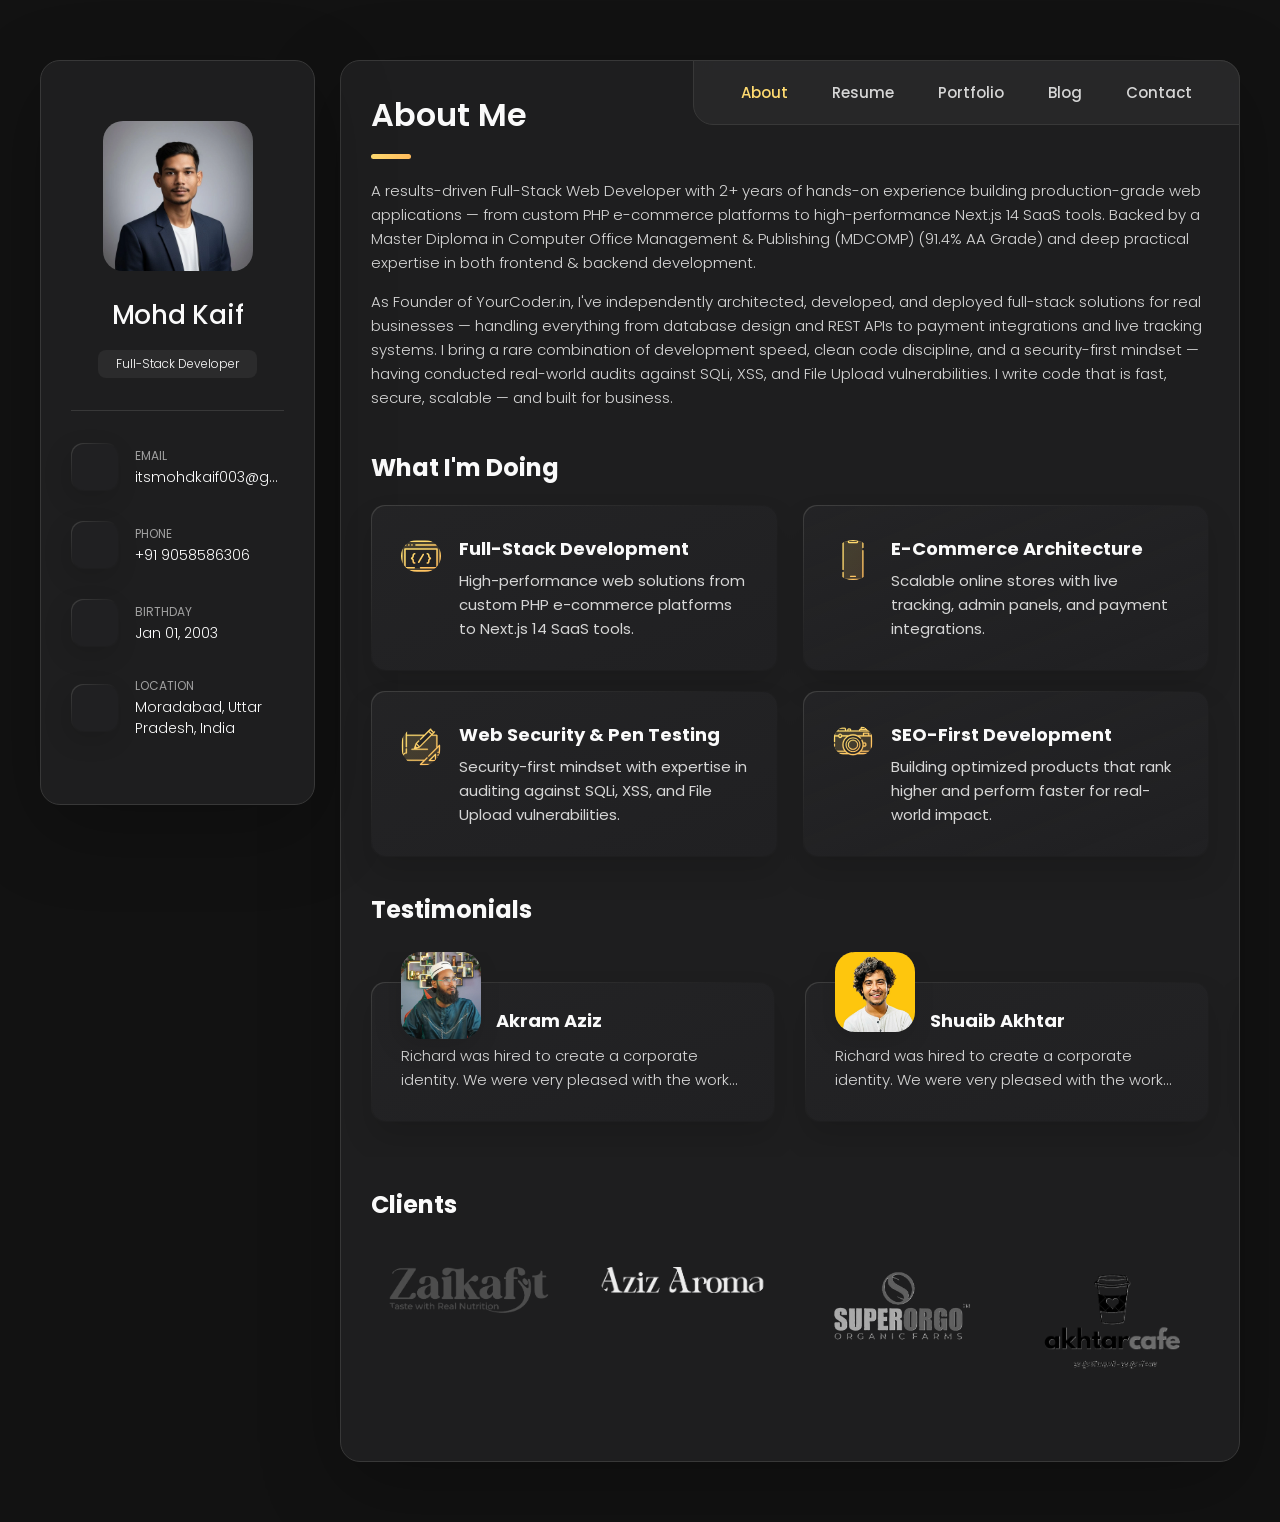
==== index.html @ 43dd529e "more changes" ====
<!DOCTYPE html>
<html lang="en">

<head>
  <meta charset="UTF-8">
  <meta http-equiv="X-UA-Compatible" content="IE=edge">
  <meta name="viewport" content="width=device-width, initial-scale=1.0">
  <title>vCard - Personal Portfolio</title>

  <!--
    - favicon
  -->
  <link rel="shortcut icon" href="./assets/images/logo.ico" type="image/x-icon">

  <!--
    - custom css link
  -->
  <link rel="stylesheet" href="./assets/css/style.css">

  <!--
    - google font link
  -->
  <link rel="preconnect" href="https://fonts.googleapis.com">
  <link rel="preconnect" href="https://fonts.gstatic.com" crossorigin>
  <link href="https://fonts.googleapis.com/css2?family=Poppins:wght@300;400;500;600&display=swap" rel="stylesheet">
</head>

<body>

  <!--
    - #MAIN
  -->

  <main>

    <!--
      - #SIDEBAR
    -->

    <aside class="sidebar" data-sidebar>

      <div class="sidebar-info">

        <figure class="avatar-box">
          <img src="assets/images/mohd-kaif.webp" alt="Mohd Kaif" width="80">
        </figure>

        <div class="info-content">
          <h1 class="name" title="Mohd Kaif">Mohd Kaif</h1>

          <p class="title">Full-Stack Developer</p>
        </div>

        <button class="info_more-btn" data-sidebar-btn>
          <span>Show Contacts</span>

          <ion-icon name="chevron-down"></ion-icon>
        </button>

      </div>

      <div class="sidebar-info_more">

        <div class="separator"></div>

        <ul class="contacts-list">

          <li class="contact-item">

            <div class="icon-box">
              <ion-icon name="mail-outline"></ion-icon>
            </div>

            <div class="contact-info">
              <p class="contact-title">Email</p>

              <a href="mailto:itsmohdkaif003@gmail.com" class="contact-link">itsmohdkaif003@gmail.com</a>
            </div>

          </li>

          <li class="contact-item">

            <div class="icon-box">
              <ion-icon name="phone-portrait-outline"></ion-icon>
            </div>

            <div class="contact-info">
              <p class="contact-title">Phone</p>

              <a href="tel:+919058586306" class="contact-link">+91 9058586306</a>
            </div>

          </li>

          <li class="contact-item">

            <div class="icon-box">
              <ion-icon name="calendar-outline"></ion-icon>
            </div>

            <div class="contact-info">
              <p class="contact-title">Birthday</p>

              <time datetime="1982-06-23">Jan 01, 2003</time>
            </div>

          </li>

          <li class="contact-item">

            <div class="icon-box">
              <ion-icon name="location-outline"></ion-icon>
            </div>

            <div class="contact-info">
              <p class="contact-title">Location</p>

              <address>Moradabad, Uttar Pradesh, India</address>
            </div>

          </li>

        </ul>

        <div class="separator"></div>

        <ul class="social-list">

          <li class="social-item">
            <a href="https://github.com/mohd-kaif003" target="_blank" class="social-link">
              <ion-icon name="logo-github"></ion-icon>
            </a>
          </li>

          <li class="social-item">
            <a href="https://www.linkedin.com/in/mohd-kaif003/" target="_blank" class="social-link">
              <ion-icon name="logo-linkedin"></ion-icon>
            </a>
          </li>

          <li class="social-item">
            <a href="https://www.instagram.com/mohd.kaif003/" target="_blank" class="social-link">
              <ion-icon name="logo-instagram"></ion-icon>
            </a>
          </li>

        </ul>

      </div>

    </aside>





    <!--
      - #main-content
    -->

    <div class="main-content">

      <!--
        - #NAVBAR
      -->

      <nav class="navbar">

        <ul class="navbar-list">

          <li class="navbar-item">
            <button class="navbar-link  active" data-nav-link>About</button>
          </li>

          <li class="navbar-item">
            <button class="navbar-link" data-nav-link>Resume</button>
          </li>

          <li class="navbar-item">
            <button class="navbar-link" data-nav-link>Portfolio</button>
          </li>

          <li class="navbar-item">
            <button class="navbar-link" data-nav-link>Blog</button>
          </li>

          <li class="navbar-item">
            <button class="navbar-link" data-nav-link>Contact</button>
          </li>

        </ul>

      </nav>





      <!--
        - #ABOUT
      -->

      <article class="about  active" data-page="about">

        <header>
          <h2 class="h2 article-title">About me</h2>
        </header>

        <section class="about-text">
          <p>
            A results-driven Full-Stack Web Developer with 2+ years of hands-on experience building production-grade web
            applications — from custom PHP e-commerce platforms to high-performance Next.js 14 SaaS tools. Backed by a
            Master Diploma in Computer Office Management & Publishing (MDCOMP) (91.4% AA Grade) and deep practical
            expertise in both frontend & backend
            development.
          </p>

          <p>
            As Founder of YourCoder.in, I've independently architected, developed, and deployed full-stack solutions for
            real businesses — handling everything from database design and REST APIs to payment integrations and live
            tracking systems. I bring a rare combination of development speed, clean code discipline, and a
            security-first mindset — having conducted real-world audits against SQLi, XSS, and File Upload
            vulnerabilities.
            I write code that is fast, secure, scalable — and built for business.
          </p>
        </section>


        <!--
          - service
        -->

        <section class="service">

          <h3 class="h3 service-title">What i'm doing</h3>

          <ul class="service-list">

            <li class="service-item">

              <div class="service-icon-box">
                <img src="./assets/images/icon-dev.svg
                " alt="design icon" width="40">
              </div>

              <div class="service-content-box">
                <h4 class="h4 service-item-title">Full-Stack Development</h4>

                <p class="service-item-text">
                  High-performance web solutions from custom PHP e-commerce platforms to Next.js 14 SaaS tools.
                </p>
              </div>

            </li>

            <li class="service-item">

              <div class="service-icon-box">
                <img src="./assets/images/icon-app.svg" alt="Web development icon" width="40">
              </div>

              <div class="service-content-box">
                <h4 class="h4 service-item-title">E-Commerce Architecture</h4>

                <p class="service-item-text">
                  Scalable online stores with live tracking, admin panels, and payment integrations.
                </p>
              </div>

            </li>

            <li class="service-item">

              <div class="service-icon-box">
                <img src="./assets/images/icon-design.svg" alt="mobile app icon" width="40">
              </div>

              <div class="service-content-box">
                <h4 class="h4 service-item-title">Web Security & Pen Testing</h4>

                <p class="service-item-text">
                  Security-first mindset with expertise in auditing against SQLi, XSS, and File Upload vulnerabilities.
                </p>
              </div>

            </li>

            <li class="service-item">

              <div class="service-icon-box">
                <img src="./assets/images/icon-photo.svg" alt="camera icon" width="40">
              </div>

              <div class="service-content-box">
                <h4 class="h4 service-item-title">SEO-First Development</h4>

                <p class="service-item-text">
                  Building optimized products that rank higher and perform faster for real-world impact.
                </p>
              </div>

            </li>

          </ul>

        </section>


        <!--
          - testimonials
        -->

        <section class="testimonials">

          <h3 class="h3 testimonials-title">Testimonials</h3>

          <ul class="testimonials-list has-scrollbar">

            <li class="testimonials-item">
              <div class="content-card" data-testimonials-item>

                <figure class="testimonials-avatar-box">
                  <img src="assets/images/akram-aziz.jpg" alt="Akram Aziz" width="60" data-testimonials-avatar>
                </figure>

                <h4 class="h4 testimonials-item-title" data-testimonials-title>Akram Aziz</h4>

                <div class="testimonials-text" data-testimonials-text>
                  <p>
                    Richard was hired to create a corporate identity. We were very pleased with the work done. She has a
                    lot of experience
                    and is very concerned about the needs of client. Lorem ipsum dolor sit amet, ullamcous cididt
                    consectetur adipiscing
                    elit, seds do et eiusmod tempor incididunt ut laborels dolore magnarels alia.
                  </p>
                </div>

              </div>
            </li>


            <li class="testimonials-item">
              <div class="content-card" data-testimonials-item>

                <figure class="testimonials-avatar-box">
                  <img src="assets/images/shuaib-akhtar.jpg" alt="Shuaib Akhtar" width="60" data-testimonials-avatar>
                </figure>

                <h4 class="h4 testimonials-item-title" data-testimonials-title>Shuaib Akhtar</h4>

                <div class="testimonials-text" data-testimonials-text>
                  <p>
                    Richard was hired to create a corporate identity. We were very pleased with the work done. She has a
                    lot of experience
                    and is very concerned about the needs of client. Lorem ipsum dolor sit amet, ullamcous cididt
                    consectetur adipiscing
                    elit, seds do et eiusmod tempor incididunt ut laborels dolore magnarels alia.
                  </p>
                </div>

              </div>
            </li>

            <li class="testimonials-item">
              <div class="content-card" data-testimonials-item>

                <figure class="testimonials-avatar-box">
                  <img src="assets/images/abdul-wajid.jpg" alt="Abdul Wajid" width="60" data-testimonials-avatar>
                </figure>

                <h4 class="h4 testimonials-item-title" data-testimonials-title>Abdul Wajid</h4>

                <div class="testimonials-text" data-testimonials-text>
                  <p>
                    Richard was hired to create a corporate identity. We were very pleased with the work done. She has a
                    lot of experience
                    and is very concerned about the needs of client. Lorem ipsum dolor sit amet, ullamcous cididt
                    consectetur adipiscing
                    elit, seds do et eiusmod tempor incididunt ut laborels dolore magnarels alia.
                  </p>
                </div>

              </div>
            </li>

          </ul>

        </section>


        <!--
          - testimonials modal
        -->

        <div class="modal-container" data-modal-container>

          <div class="overlay" data-overlay></div>

          <section class="testimonials-modal">

            <button class="modal-close-btn" data-modal-close-btn>
              <ion-icon name="close-outline"></ion-icon>
            </button>

            <div class="modal-img-wrapper">
              <figure class="modal-avatar-box">
                <img src="./assets/images/avatar-1.png" alt="Daniel lewis" width="80" data-modal-img>
              </figure>

              <img src="./assets/images/icon-quote.svg" alt="quote icon">
            </div>

            <div class="modal-content">

              <h4 class="h3 modal-title" data-modal-title>Daniel lewis</h4>

              <time datetime="2021-06-14">14 June, 2021</time>

              <div data-modal-text>
                <p>
                  Richard was hired to create a corporate identity. We were very pleased with the work done. She has a
                  lot of experience
                  and is very concerned about the needs of client. Lorem ipsum dolor sit amet, ullamcous cididt
                  consectetur adipiscing
                  elit, seds do et eiusmod tempor incididunt ut laborels dolore magnarels alia.
                </p>
              </div>

            </div>

          </section>

        </div>


        <!--
          - clients
        -->

        <section class="clients">

          <h3 class="h3 clients-title">Clients</h3>

          <ul class="clients-list has-scrollbar">

            <li class="clients-item">
              <a href="#">
                <img src="assets/images/zaikafit.png" alt="client logo">
              </a>
            </li>

            <li class="clients-item">
              <a href="#">
                <img src="assets/images/azizaroma.png" alt="client logo">
              </a>
            </li>

            <li class="clients-item">
              <a href="#">
                <img src="assets/images/superorgo.png" alt="client logo">
              </a>
            </li>

            <li class="clients-item">
              <a href="#">
                <img src="assets/images/akhtarcafe.png" alt="client logo">
              </a>
            </li>

          </ul>

        </section>

      </article>





      <!--
        - #RESUME
      -->

      <article class="resume" data-page="resume">

        <header>
          <h2 class="h2 article-title">Resume</h2>
        </header>

        <section class="timeline">

          <div class="title-wrapper">
            <div class="icon-box">
              <ion-icon name="book-outline"></ion-icon>
            </div>

            <h3 class="h3">Education</h3>
          </div>

          <ol class="timeline-list">

            <li class="timeline-item">

              <h4 class="h4 timeline-item-title">National Training Institute, Reripur</h4>

              <span>2023 – 2025</span>

              <p class="timeline-text">
                Master Diploma — Computer Office Management & Publishing (MDCOMP) | <B>AA Grade — 91.4%</B>
              </p>

            </li>

            <li class="timeline-item">

              <h4 class="h4 timeline-item-title">Habibi Public Inter College Dingarpur · UP Board</h4>

              <span>2022 — 2023</span>

              <p class="timeline-text">
                Higher Secondary — 12th Grade (PCB)
              </p>

            </li>

            <li class="timeline-item">

              <h4 class="h4 timeline-item-title">SH Inter College Imratpur Udhon · UP Board</h4>

              <span>2021 — 2021</span>

              <p class="timeline-text">
                Secondary Education — 10th Grade
              </p>

            </li>

          </ol>

        </section>

        <section class="timeline">

          <div class="title-wrapper">
            <div class="icon-box">
              <ion-icon name="book-outline"></ion-icon>
            </div>

            <h3 class="h3">Experience</h3>
          </div>

          <ol class="timeline-list">

            <li class="timeline-item">

              <h4 class="h4 timeline-item-title">Full-Stack Developer & Founder</h4>

              <span>2024 — Present</span>

              <p class="timeline-text">
                Founded YourCoder.in — a full-service web agency delivering secure, high-performance web solutions for
                clients across India.
              </p>

            </li>

            <li class="timeline-item">
              <h4 class="h4 timeline-item-title">Built Zaikafit.com</h4>
              <p class="timeline-text">
                full-stack PHP e-commerce portal with Live Tracking, Admin Panel & Payment Gateway.
              </p>
            </li>

            <li class="timeline-item">
              <h4 class="h4 timeline-item-title">Developed Azizaroma.com</h4>
              <p class="timeline-text">
                a complete premium attar & perfume e-commerce store built with PHP + MySQL, featuring a custom Admin
                Panel, PHPMailer order notifications, COD / UPI / Card payment support, product reviews, blog, and live
                order tracking.
              </p>
            </li>

            <li class="timeline-item">
              <h4 class="h4 timeline-item-title">Created QR Sticker Pro</h4>
              <p class="timeline-text">
                Created QR Sticker Pro using Next.js 14 & TypeScript with Framer Motion animations and 4× PNG export.
              </p>
            </li>

            <li class="timeline-item">
              <h4 class="h4 timeline-item-title">Engineered YourCoder Papers</h4>
              <p class="timeline-text">
                a Next.js free e-newspaper platform for UPSC/SSC students with third-party newspaper API integration,
                edition-based Save System, and one-click Page Download feature.
              </p>
            </li>

            <li class="timeline-item">
              <h4 class="h4 timeline-item-title">Developed WebDose</h4>
              <p class="timeline-text">
                a chrome Extension for real-time website content modification & UI testing.
              </p>
            </li>

            <li class="timeline-item">
              <h4 class="h4 timeline-item-title">Security Audits</h4>
              <p class="timeline-text">
                identified and patched SQLi, XSS, and Insecure File Upload vulnerabilities.
              </p>
            </li>

            <li class="timeline-item">
              <h4 class="h4 timeline-item-title">Responsive UI</h4>
              <p class="timeline-text">
                Designed responsive UI portals for Logistics & Manufacturing industries (Transport UI, 3B Enterprises).
              </p>
            </li>

          </ol>

        </section>

        <section class="skill">

          <h3 class="h3 skills-title">Technical Skills & Expertise</h3>

          <ul class="skills-list content-card">

            <li class="skills-item">
              <div class="title-wrapper">
                <h5 class="h5">Full-Stack Development (Next.js, React, PHP)</h5>
                <data value="95">95%</data>
              </div>
              <div class="skill-progress-bg">
                <div class="skill-progress-fill" style="width: 95%;"></div>
              </div>
            </li>

            <li class="skills-item">
              <div class="title-wrapper">
                <h5 class="h5">Web Security & VAPT (SQLi, XSS, Auditing)</h5>
                <data value="90">90%</data>
              </div>
              <div class="skill-progress-bg">
                <div class="skill-progress-fill" style="width: 90%;"></div>
              </div>
            </li>

            <li class="skills-item">
              <div class="title-wrapper">
                <h5 class="h5">Backend & Database (Node.js, MySQL, MongoDB)</h5>
                <data value="85">85%</data>
              </div>
              <div class="skill-progress-bg">
                <div class="skill-progress-fill" style="width: 85%;"></div>
              </div>
            </li>

            <li class="skills-item">
              <div class="title-wrapper">
                <h5 class="h5">UI/UX & Graphics (Photoshop, Tailwind, Framer Motion)</h5>
                <data value="80">80%</data>
              </div>
              <div class="skill-progress-bg">
                <div class="skill-progress-fill" style="width: 80%;"></div>
              </div>
            </li>

            <li class="skills-item">
              <div class="title-wrapper">
                <h5 class="h5">DevOps & Automation (Vercel, Python Scraping, Git)</h5>
                <data value="75">75%</data>
              </div>
              <div class="skill-progress-bg">
                <div class="skill-progress-fill" style="width: 75%;"></div>
              </div>
            </li>

          </ul>

        </section>

      </article>





      <!--
        - #PORTFOLIO
      -->

      <article class="portfolio" data-page="portfolio">

        <header>
          <h2 class="h2 article-title">Portfolio</h2>
        </header>

        <section class="projects">

          <ul class="filter-list">

            <li class="filter-item">
              <button class="active" data-filter-btn>All</button>
            </li>

            <li class="filter-item">
              <button data-filter-btn>Web design</button>
            </li>

            <li class="filter-item">
              <button data-filter-btn>Applications</button>
            </li>

            <li class="filter-item">
              <button data-filter-btn>Web development</button>
            </li>

          </ul>

          <div class="filter-select-box">

            <button class="filter-select" data-select>

              <div class="select-value" data-selecct-value>Select category</div>

              <div class="select-icon">
                <ion-icon name="chevron-down"></ion-icon>
              </div>

            </button>

            <ul class="select-list">

              <li class="select-item">
                <button data-select-item>All</button>
              </li>

              <li class="select-item">
                <button data-select-item>Web design</button>
              </li>

              <li class="select-item">
                <button data-select-item>Applications</button>
              </li>

              <li class="select-item">
                <button data-select-item>Web development</button>
              </li>

            </ul>

          </div>

          <ul class="project-list">

            <li class="project-item  active" data-filter-item data-category="web development">
              <a href="#">

                <figure class="project-img">
                  <div class="project-item-icon-box">
                    <ion-icon name="eye-outline"></ion-icon>
                  </div>

                  <img src="./assets/images/project-1.jpg" alt="finance" loading="lazy">
                </figure>

                <h3 class="project-title">Finance</h3>

                <p class="project-category">Web development</p>

              </a>
            </li>

            <li class="project-item  active" data-filter-item data-category="web development">
              <a href="#">

                <figure class="project-img">
                  <div class="project-item-icon-box">
                    <ion-icon name="eye-outline"></ion-icon>
                  </div>

                  <img src="./assets/images/project-2.png" alt="orizon" loading="lazy">
                </figure>

                <h3 class="project-title">Orizon</h3>

                <p class="project-category">Web development</p>

              </a>
            </li>

            <li class="project-item  active" data-filter-item data-category="web design">
              <a href="#">

                <figure class="project-img">
                  <div class="project-item-icon-box">
                    <ion-icon name="eye-outline"></ion-icon>
                  </div>

                  <img src="./assets/images/project-3.jpg" alt="fundo" loading="lazy">
                </figure>

                <h3 class="project-title">Fundo</h3>

                <p class="project-category">Web design</p>

              </a>
            </li>

            <li class="project-item  active" data-filter-item data-category="applications">
              <a href="#">

                <figure class="project-img">
                  <div class="project-item-icon-box">
                    <ion-icon name="eye-outline"></ion-icon>
                  </div>

                  <img src="./assets/images/project-4.png" alt="brawlhalla" loading="lazy">
                </figure>

                <h3 class="project-title">Brawlhalla</h3>

                <p class="project-category">Applications</p>

              </a>
            </li>

            <li class="project-item  active" data-filter-item data-category="web design">
              <a href="#">

                <figure class="project-img">
                  <div class="project-item-icon-box">
                    <ion-icon name="eye-outline"></ion-icon>
                  </div>

                  <img src="./assets/images/project-5.png" alt="dsm." loading="lazy">
                </figure>

                <h3 class="project-title">DSM.</h3>

                <p class="project-category">Web design</p>

              </a>
            </li>

            <li class="project-item  active" data-filter-item data-category="web design">
              <a href="#">

                <figure class="project-img">
                  <div class="project-item-icon-box">
                    <ion-icon name="eye-outline"></ion-icon>
                  </div>

                  <img src="./assets/images/project-6.png" alt="metaspark" loading="lazy">
                </figure>

                <h3 class="project-title">MetaSpark</h3>

                <p class="project-category">Web design</p>

              </a>
            </li>

            <li class="project-item  active" data-filter-item data-category="web development">
              <a href="#">

                <figure class="project-img">
                  <div class="project-item-icon-box">
                    <ion-icon name="eye-outline"></ion-icon>
                  </div>

                  <img src="./assets/images/project-7.png" alt="summary" loading="lazy">
                </figure>

                <h3 class="project-title">Summary</h3>

                <p class="project-category">Web development</p>

              </a>
            </li>

            <li class="project-item  active" data-filter-item data-category="applications">
              <a href="#">

                <figure class="project-img">
                  <div class="project-item-icon-box">
                    <ion-icon name="eye-outline"></ion-icon>
                  </div>

                  <img src="./assets/images/project-8.jpg" alt="task manager" loading="lazy">
                </figure>

                <h3 class="project-title">Task Manager</h3>

                <p class="project-category">Applications</p>

              </a>
            </li>

            <li class="project-item  active" data-filter-item data-category="web development">
              <a href="#">

                <figure class="project-img">
                  <div class="project-item-icon-box">
                    <ion-icon name="eye-outline"></ion-icon>
                  </div>

                  <img src="./assets/images/project-9.png" alt="arrival" loading="lazy">
                </figure>

                <h3 class="project-title">Arrival</h3>

                <p class="project-category">Web development</p>

              </a>
            </li>

          </ul>

        </section>

      </article>





      <!--
        - #BLOG
      -->

      <article class="blog" data-page="blog">

        <header>
          <h2 class="h2 article-title">Blog</h2>
        </header>

        <section class="blog-posts">

          <ul class="blog-posts-list">

            <li class="blog-post-item">
              <a href="#">

                <figure class="blog-banner-box">
                  <img src="./assets/images/blog-1.jpg" alt="Design conferences in 2022" loading="lazy">
                </figure>

                <div class="blog-content">

                  <div class="blog-meta">
                    <p class="blog-category">Design</p>

                    <span class="dot"></span>

                    <time datetime="2022-02-23">Fab 23, 2022</time>
                  </div>

                  <h3 class="h3 blog-item-title">Design conferences in 2022</h3>

                  <p class="blog-text">
                    Veritatis et quasi architecto beatae vitae dicta sunt, explicabo.
                  </p>

                </div>

              </a>
            </li>

            <li class="blog-post-item">
              <a href="#">

                <figure class="blog-banner-box">
                  <img src="./assets/images/blog-2.jpg" alt="Best fonts every designer" loading="lazy">
                </figure>

                <div class="blog-content">

                  <div class="blog-meta">
                    <p class="blog-category">Design</p>

                    <span class="dot"></span>

                    <time datetime="2022-02-23">Fab 23, 2022</time>
                  </div>

                  <h3 class="h3 blog-item-title">Best fonts every designer</h3>

                  <p class="blog-text">
                    Sed ut perspiciatis, nam libero tempore, cum soluta nobis est eligendi.
                  </p>

                </div>

              </a>
            </li>

            <li class="blog-post-item">
              <a href="#">

                <figure class="blog-banner-box">
                  <img src="./assets/images/blog-3.jpg" alt="Design digest #80" loading="lazy">
                </figure>

                <div class="blog-content">

                  <div class="blog-meta">
                    <p class="blog-category">Design</p>

                    <span class="dot"></span>

                    <time datetime="2022-02-23">Fab 23, 2022</time>
                  </div>

                  <h3 class="h3 blog-item-title">Design digest #80</h3>

                  <p class="blog-text">
                    Excepteur sint occaecat cupidatat no proident, quis nostrum exercitationem ullam corporis suscipit.
                  </p>

                </div>

              </a>
            </li>

            <li class="blog-post-item">
              <a href="#">

                <figure class="blog-banner-box">
                  <img src="./assets/images/blog-4.jpg" alt="UI interactions of the week" loading="lazy">
                </figure>

                <div class="blog-content">

                  <div class="blog-meta">
                    <p class="blog-category">Design</p>

                    <span class="dot"></span>

                    <time datetime="2022-02-23">Fab 23, 2022</time>
                  </div>

                  <h3 class="h3 blog-item-title">UI interactions of the week</h3>

                  <p class="blog-text">
                    Enim ad minim veniam, consectetur adipiscing elit, quis nostrud exercitation ullamco laboris nisi.
                  </p>

                </div>

              </a>
            </li>

            <li class="blog-post-item">
              <a href="#">

                <figure class="blog-banner-box">
                  <img src="./assets/images/blog-5.jpg" alt="The forgotten art of spacing" loading="lazy">
                </figure>

                <div class="blog-content">

                  <div class="blog-meta">
                    <p class="blog-category">Design</p>

                    <span class="dot"></span>

                    <time datetime="2022-02-23">Fab 23, 2022</time>
                  </div>

                  <h3 class="h3 blog-item-title">The forgotten art of spacing</h3>

                  <p class="blog-text">
                    Maxime placeat, sed do eiusmod tempor incididunt ut labore et dolore magna aliqua.
                  </p>

                </div>

              </a>
            </li>

            <li class="blog-post-item">
              <a href="#">

                <figure class="blog-banner-box">
                  <img src="./assets/images/blog-6.jpg" alt="Design digest #79" loading="lazy">
                </figure>

                <div class="blog-content">

                  <div class="blog-meta">
                    <p class="blog-category">Design</p>

                    <span class="dot"></span>

                    <time datetime="2022-02-23">Fab 23, 2022</time>
                  </div>

                  <h3 class="h3 blog-item-title">Design digest #79</h3>

                  <p class="blog-text">
                    Optio cumque nihil impedit uo minus quod maxime placeat, velit esse cillum.
                  </p>

                </div>

              </a>
            </li>

          </ul>

        </section>

      </article>





      <!--
        - #CONTACT
      -->

      <article class="contact" data-page="contact">

        <header>
          <h2 class="h2 article-title">Contact</h2>
        </header>

        <section class="contact-action-list">

          <ul class="contact-btn-list">

            <li class="contact-btn-item">
              <a href="mailto:itsmohdkaif003@gmail.com" class="contact-btn">
                <div class="icon-box">
                  <ion-icon name="mail-outline"></ion-icon>
                </div>
                <div class="btn-content">
                  <p class="btn-title">Email Me</p>
                  <p class="btn-text">itsmohdkaif003@gmail.com</p>
                </div>
                <ion-icon name="chevron-forward-outline" class="forward-icon"></ion-icon>
              </a>
            </li>

            <li class="contact-btn-item">
              <a href="tel:+919058586306" class="contact-btn">
                <div class="icon-box">
                  <ion-icon name="call-outline"></ion-icon>
                </div>
                <div class="btn-content">
                  <p class="btn-title">Call Me</p>
                  <p class="btn-text">+91 9058586306</p>
                </div>
                <ion-icon name="chevron-forward-outline" class="forward-icon"></ion-icon>
              </a>
            </li>

            <li class="contact-btn-item">
              <a href="https://wa.me/919058586306" target="_blank" class="contact-btn">
                <div class="icon-box">
                  <ion-icon name="logo-whatsapp"></ion-icon>
                </div>
                <div class="btn-content">
                  <p class="btn-title">WhatsApp</p>
                  <p class="btn-text">Chat with me now</p>
                </div>
                <ion-icon name="chevron-forward-outline" class="forward-icon"></ion-icon>
              </a>
            </li>

          </ul>

        </section>

      </article>

    </div>

  </main>






  <!--
    - custom js link
  -->
  <script src="./assets/js/script.js"></script>

  <!--
    - ionicon link
  -->
  <script type="module" src="https://unpkg.com/ionicons@5.5.2/dist/ionicons/ionicons.esm.js"></script>
  <script nomodule src="https://unpkg.com/ionicons@5.5.2/dist/ionicons/ionicons.js"></script>

</body>

</html>
---- assets/css/style.css ----
/*-----------------------------------*\
  #style.css
\*-----------------------------------*/


/**
 * copyright 2022 @codewithsadee
 */





/*-----------------------------------*\
  #CUSTOM PROPERTY
\*-----------------------------------*/

:root {

  /**
   * colors
   */

  /* gradient */

  --bg-gradient-onyx: linear-gradient(
    to bottom right, 
    hsl(240, 1%, 25%) 3%, 
    hsl(0, 0%, 19%) 97%
  );
  --bg-gradient-jet: linear-gradient(
    to bottom right, 
    hsla(240, 1%, 18%, 0.251) 0%, 
    hsla(240, 2%, 11%, 0) 100%
  ), hsl(240, 2%, 13%);
  --bg-gradient-yellow-1: linear-gradient(
    to bottom right, 
    hsl(45, 100%, 71%) 0%, 
    hsla(36, 100%, 69%, 0) 50%
  );
  --bg-gradient-yellow-2: linear-gradient(
    135deg, 
    hsla(45, 100%, 71%, 0.251) 0%, 
    hsla(35, 100%, 68%, 0) 59.86%
  ), hsl(240, 2%, 13%);
  --border-gradient-onyx: linear-gradient(
    to bottom right, 
    hsl(0, 0%, 25%) 0%, 
    hsla(0, 0%, 25%, 0) 50%
  );
  --text-gradient-yellow: linear-gradient(
    to right, 
    hsl(45, 100%, 72%), 
    hsl(35, 100%, 68%)
  );

  /* solid */

  --jet: hsl(0, 0%, 22%);
  --onyx: hsl(240, 1%, 17%);
  --eerie-black-1: hsl(240, 2%, 13%);
  --eerie-black-2: hsl(240, 2%, 12%);
  --smoky-black: hsl(0, 0%, 7%);
  --white-1: hsl(0, 0%, 100%);
  --white-2: hsl(0, 0%, 98%);
  --orange-yellow-crayola: hsl(45, 100%, 72%);
  --vegas-gold: hsl(45, 54%, 58%);
  --light-gray: hsl(0, 0%, 84%);
  --light-gray-70: hsla(0, 0%, 84%, 0.7);
  --bittersweet-shimmer: hsl(0, 43%, 51%);

  /**
   * typography
   */

  /* font-family */
  --ff-poppins: 'Poppins', sans-serif;

  /* font-size */
  --fs-1: 24px;
  --fs-2: 18px;
  --fs-3: 17px;
  --fs-4: 16px;
  --fs-5: 15px;
  --fs-6: 14px;
  --fs-7: 13px;
  --fs-8: 11px;

  /* font-weight */
  --fw-300: 300;
  --fw-400: 400;
  --fw-500: 500;
  --fw-600: 600;

  /**
   * shadow
   */
  
  --shadow-1: -4px 8px 24px hsla(0, 0%, 0%, 0.25);
  --shadow-2: 0 16px 30px hsla(0, 0%, 0%, 0.25);
  --shadow-3: 0 16px 40px hsla(0, 0%, 0%, 0.25);
  --shadow-4: 0 25px 50px hsla(0, 0%, 0%, 0.15);
  --shadow-5: 0 24px 80px hsla(0, 0%, 0%, 0.25);

  /**
   * transition
   */

  --transition-1: 0.25s ease;
  --transition-2: 0.5s ease-in-out;

}





/*-----------------------------------*\
  #RESET
\*-----------------------------------*/

*, *::before, *::after {
  margin: 0;
  padding: 0;
  box-sizing: border-box;
}

a { text-decoration: none; }

li { list-style: none; }

img, ion-icon, a, button, time, span { display: block; }

button {
  font: inherit;
  background: none;
  border: none;
  text-align: left;
  cursor: pointer;
}

input, textarea {
  display: block;
  width: 100%;
  background: none;
  font: inherit;
}

::selection {
  background: var(--orange-yellow-crayola);
  color: var(--smoky-black);
}

:focus { outline-color: var(--orange-yellow-crayola); }

html { font-family: var(--ff-poppins); }

body { background: var(--smoky-black); }





/*-----------------------------------*\
  #REUSED STYLE
\*-----------------------------------*/

.sidebar,
article {
  background: var(--eerie-black-2);
  border: 1px solid var(--jet);
  border-radius: 20px;
  padding: 15px;
  box-shadow: var(--shadow-1);
  z-index: 1;
}

.separator {
  width: 100%;
  height: 1px;
  background: var(--jet);
  margin: 16px 0;
}

.icon-box {
  position: relative;
  background: var(--border-gradient-onyx);
  width: 30px;
  height: 30px;
  border-radius: 8px;
  display: flex;
  justify-content: center;
  align-items: center;
  font-size: 16px;
  color: var(--orange-yellow-crayola);
  box-shadow: var(--shadow-1);
  z-index: 1;
}

.icon-box::before {
  content: "";
  position: absolute;
  inset: 1px;
  background: var(--eerie-black-1);
  border-radius: inherit;
  z-index: -1;
}

.icon-box ion-icon { --ionicon-stroke-width: 35px; }

article { display: none; }

article.active {
  display: block;
  animation: fade 0.5s ease backwards;
}

@keyframes fade {
  0% { opacity: 0; }
  100% { opacity: 1; }
}

.h2,
.h3,
.h4,
.h5 {
  color: var(--white-2);
  text-transform: capitalize;
}

.h2 { font-size: var(--fs-1); }

.h3 { font-size: var(--fs-2); }

.h4 { font-size: var(--fs-4); }

.h5 {
  font-size: var(--fs-7);
  font-weight: var(--fw-500);
}

.article-title {
  position: relative;
  padding-bottom: 7px;
}

.article-title::after {
  content: "";
  position: absolute;
  bottom: 0;
  left: 0;
  width: 30px;
  height: 3px;
  background: var(--text-gradient-yellow);
  border-radius: 3px;
}

.has-scrollbar::-webkit-scrollbar {
  width: 5px; /* for vertical scrollbar */
  height: 5px; /* for horizontal scrollbar */
}

.has-scrollbar::-webkit-scrollbar-track {
  background: var(--onyx);
  border-radius: 5px;
}

.has-scrollbar::-webkit-scrollbar-thumb {
  background: var(--orange-yellow-crayola);
  border-radius: 5px;
}

.has-scrollbar::-webkit-scrollbar-button { width: 20px; }

.content-card {
  position: relative;
  background: var(--border-gradient-onyx);
  padding: 15px;
  padding-top: 45px;
  border-radius: 14px;
  box-shadow: var(--shadow-2);
  cursor: pointer;
  z-index: 1;
}

.content-card::before {
  content: "";
  position: absolute;
  inset: 1px;
  background: var(--bg-gradient-jet);
  border-radius: inherit;
  z-index: -1;
}





/*-----------------------------------*\
  #MAIN
\*-----------------------------------*/

main {
  margin: 15px 12px;
  margin-bottom: 75px;
  min-width: 259px;
}





/*-----------------------------------*\
  #SIDEBAR
\*-----------------------------------*/

.sidebar {
  margin-bottom: 15px;
  max-height: 112px;
  overflow: hidden;
  transition: var(--transition-2);
}

.sidebar.active { max-height: 405px; }

.sidebar-info {
  position: relative;
  display: flex;
  justify-content: flex-start;
  align-items: center;
  gap: 15px;
}

.avatar-box {
  background: var(--bg-gradient-onyx);
  border-radius: 20px;
}

.info-content .name {
  color: var(--white-2);
  font-size: var(--fs-3);
  font-weight: var(--fw-500);
  letter-spacing: -0.25px;
  margin-bottom: 10px;
}

.info-content .title {
  color: var(--white-1);
  background: var(--onyx);
  font-size: var(--fs-8);
  font-weight: var(--fw-300);
  width: max-content;
  padding: 3px 12px;
  border-radius: 8px;
}

.info_more-btn {
  position: absolute;
  top: -15px;
  right: -15px;
  border-radius: 0 15px;
  font-size: 13px;
  color: var(--orange-yellow-crayola);
  background: var(--border-gradient-onyx);
  padding: 10px;
  box-shadow: var(--shadow-2);
  transition: var(--transition-1);
  z-index: 1;
}

.info_more-btn::before {
  content: "";
  position: absolute;
  inset: 1px;
  border-radius: inherit;
  background: var(--bg-gradient-jet);
  transition: var(--transition-1);
  z-index: -1;
}

.info_more-btn:hover,
.info_more-btn:focus { background: var(--bg-gradient-yellow-1); }

.info_more-btn:hover::before,
.info_more-btn:focus::before { background: var(--bg-gradient-yellow-2); }

.info_more-btn span { display: none; }

.sidebar-info_more {
  opacity: 0;
  visibility: hidden;
  transition: var(--transition-2);
}

.sidebar.active .sidebar-info_more {
  opacity: 1;
  visibility: visible;
}

.contacts-list {
  display: grid;
  grid-template-columns: 1fr;
  gap: 16px;
}

.contact-item {
  min-width: 100%;
  display: flex;
  align-items: center;
  gap: 16px;
}

.contact-info {
  max-width: calc(100% - 46px);
  width: calc(100% - 46px);
}

.contact-title {
  color: var(--light-gray-70);
  font-size: var(--fs-8);
  text-transform: uppercase;
  margin-bottom: 2px;
}

.contact-info :is(.contact-link, time, address) {
  color: var(--white-2);
  font-size: var(--fs-7);
}

.contact-info address { font-style: normal; }

.social-list {
  display: flex;
  justify-content: flex-start;
  align-items: center;
  gap: 15px;
  padding-bottom: 4px;
  padding-left: 7px;
}

.social-item .social-link {
  color: var(--light-gray-70);
  font-size: 18px;
}


.social-item .social-link:hover { color: var(--light-gray); }





/*-----------------------------------*\
  #NAVBAR
\*-----------------------------------*/

.navbar {
  position: fixed;
  bottom: 0;
  left: 0;
  width: 100%;
  background: hsla(240, 1%, 17%, 0.75);
  backdrop-filter: blur(10px);
  border: 1px solid var(--jet);
  border-radius: 12px 12px 0 0;
  box-shadow: var(--shadow-2);
  z-index: 5;
}

.navbar-list {
  display: flex;
  flex-wrap: wrap;
  justify-content: center;
  align-items: center;
  padding: 0 10px;
}

.navbar-link {
  color: var(--light-gray);
  font-size: var(--fs-8);
  padding: 20px 7px;
  transition: color var(--transition-1);
}

.navbar-link:hover,
.navbar-link:focus { color: var(--light-gray-70); }

.navbar-link.active { color: var(--orange-yellow-crayola); }





/*-----------------------------------*\
  #ABOUT
\*-----------------------------------*/

.about .article-title { margin-bottom: 15px; }

.about-text {
  color: var(--light-gray);
  font-size: var(--fs-6);
  font-weight: var(--fw-300);
  line-height: 1.6;
}

.about-text p { margin-bottom: 15px; }



/**
 * #service 
 */

.service { margin-bottom: 35px; }

.service-title { margin-bottom: 20px; }

.service-list {
  display: grid;
  grid-template-columns: 1fr;
  gap: 20px;
}

.service-item {
  position: relative;
  background: var(--border-gradient-onyx);
  padding: 20px;
  border-radius: 14px;
  box-shadow: var(--shadow-2);
  z-index: 1;
}

.service-item::before {
  content: "";
  position: absolute;
  inset: 1px;
  background: var(--bg-gradient-jet);
  border-radius: inherit;
  z-index: -1;
}

.service-icon-box { margin-bottom: 10px; }

.service-icon-box img { margin: auto; }

.service-content-box { text-align: center; }

.service-item-title { margin-bottom: 7px; }

.service-item-text {
  color: var(--light-gray);
  font-size: var(--fs-6);
  font-weight: var(--fw-3);
  line-height: 1.6;
}


/**
 * #testimonials 
 */

.testimonials { margin-bottom: 30px; }

.testimonials-title { margin-bottom: 20px; }

.testimonials-list {
  display: flex;
  justify-content: flex-start;
  align-items: flex-start;
  gap: 15px;
  margin: 0 -15px;
  padding: 25px 15px;
  padding-bottom: 35px;
  overflow-x: auto;
  scroll-behavior: smooth;
  overscroll-behavior-inline: contain;
  scroll-snap-type: inline mandatory;
}

.testimonials-item {
  min-width: 100%;
  scroll-snap-align: center;
}

.testimonials-avatar-box {
  position: absolute;
  top: 0;
  left: 0;
  transform: translate(15px, -25px);
  background: var(--bg-gradient-onyx);
  border-radius: 14px;
  box-shadow: var(--shadow-1);
}

.testimonials-item-title { margin-bottom: 7px; }

.testimonials-text {
  color: var(--light-gray);
  font-size: var(--fs-6);
  font-weight: var(--fw-300);
  line-height: 1.6;
  display: -webkit-box;
  line-clamp: 4;
  -webkit-line-clamp: 4;
  -webkit-box-orient: vertical;
  overflow: hidden;
}


/**
 * #testimonials-modal
 */

.modal-container {
  position: fixed;
  top: 0;
  left: 0;
  width: 100%;
  height: 100%;
  display: flex;
  justify-content: center;
  align-items: center;
  overflow-y: auto;
  overscroll-behavior: contain;
  z-index: 20;
  pointer-events: none;
  visibility: hidden;
}

.modal-container::-webkit-scrollbar { display: none; }

.modal-container.active {
  pointer-events: all;
  visibility: visible;
}

.overlay {
  position: fixed;
  top: 0;
  left: 0;
  width: 100%;
  height: 100vh;
  background: hsl(0, 0%, 5%);
  opacity: 0;
  visibility: hidden;
  pointer-events: none;
  z-index: 1;
  transition: var(--transition-1);
}

.overlay.active {
  opacity: 0.8;
  visibility: visible;
  pointer-events: all;
}

.testimonials-modal {
  background: var(--eerie-black-2);
  position: relative;
  padding: 15px;
  margin: 15px 12px;
  border: 1px solid var(--jet);
  border-radius: 14px;
  box-shadow: var(--shadow-5);
  transform: scale(1.2);
  opacity: 0;
  transition: var(--transition-1);
  z-index: 2;
}

.modal-container.active .testimonials-modal {
  transform: scale(1);
  opacity: 1;
}

.modal-close-btn {
  position: absolute;
  top: 15px;
  right: 15px;
  background: var(--onyx);
  border-radius: 8px;
  width: 32px;
  height: 32px;
  display: flex;
  justify-content: center;
  align-items: center;
  color: var(--white-2);
  font-size: 18px;
  opacity: 0.7;
}

.modal-close-btn:hover,
.modal-close-btn:focus { opacity: 1; }

.modal-close-btn ion-icon { --ionicon-stroke-width: 50px; }

.modal-avatar-box {
  background: var(--bg-gradient-onyx);
  width: max-content;
  border-radius: 14px;
  margin-bottom: 15px;
  box-shadow: var(--shadow-2);
}

.modal-img-wrapper > img { display: none; }

.modal-title { margin-bottom: 4px; }

.modal-content time {
  font-size: var(--fs-6);
  color: var(--light-gray-70);
  font-weight: var(--fw-300);
  margin-bottom: 10px;
}

.modal-content p {
  color: var(--light-gray);
  font-size: var(--fs-6);
  font-weight: var(--fw-300);
  line-height: 1.6;
}


/**
 * #clients 
 */

.clients { margin-bottom: 15px; }

.clients-list {
  display: flex;
  justify-content: flex-start;
  align-items: flex-start;
  gap: 15px;
  margin: 0 -15px;
  padding: 25px;
  padding-bottom: 25px;
  overflow-x: auto;
  scroll-behavior: smooth;
  overscroll-behavior-inline: contain;
  scroll-snap-type: inline mandatory;
  scroll-padding-inline: 25px;
}

.clients-item {
  min-width: 50%;
  scroll-snap-align: start;
}

.clients-item img {
  width: 100%;
  filter: grayscale(1);
  transition: var(--transition-1);
}

.clients-item img:hover { filter: grayscale(0); }





/*-----------------------------------*\
  #RESUME
\*-----------------------------------*/

.article-title { margin-bottom: 30px; }


/**
 * education and experience 
 */

.timeline { margin-bottom: 30px; }

.timeline .title-wrapper {
  display: flex;
  align-items: center;
  gap: 15px;
  margin-bottom: 25px;
}

.timeline-list {
  font-size: var(--fs-6);
  margin-left: 45px;
}

.timeline-item { position: relative; }

.timeline-item:not(:last-child) { margin-bottom: 20px; }

.timeline-item-title {
  font-size: var(--fs-6);
  line-height: 1.3;
  margin-bottom: 7px;
}

.timeline-list span {
  color: var(--vegas-gold);
  font-weight: var(--fw-400);
  line-height: 1.6;
}

.timeline-item:not(:last-child)::before {
  content: "";
  position: absolute;
  top: -25px;
  left: -30px;
  width: 1px;
  height: calc(100% + 50px);
  background: var(--jet);
}

.timeline-item::after {
  content: "";
  position: absolute;
  top: 5px;
  left: -33px;
  height: 6px;
  width: 6px;
  background: var(--text-gradient-yellow);
  border-radius: 50%;
  box-shadow: 0 0 0 4px var(--jet);
}

.timeline-text {
  color: var(--light-gray);
  font-weight: var(--fw-300);
  line-height: 1.6;
}


/**
 * skills 
 */

.skills-title { margin-bottom: 20px; }

.skills-list { padding: 20px; }


.skills-item:not(:last-child) { margin-bottom: 15px; }

.skill .title-wrapper {
  display: flex;
  align-items: center;
  gap: 5px;
  margin-bottom: 8px;
}

.skill .title-wrapper data {
  color: var(--light-gray);
  font-size: var(--fs-7);
  font-weight: var(--fw-300);
}

.skill-progress-bg {
  background: var(--jet);
  width: 100%;
  height: 8px;
  border-radius: 10px;
}

.skill-progress-fill {
  background: var(--text-gradient-yellow);
  height: 100%;
  border-radius: inherit;
}





/*-----------------------------------*\
  #PORTFOLIO
\*-----------------------------------*/

.filter-list { display: none; }

.filter-select-box {
  position: relative;
  margin-bottom: 25px;
}

.filter-select {
  background: var(--eerie-black-2);
  color: var(--light-gray);
  display: flex;
  justify-content: space-between;
  align-items: center;
  width: 100%;
  padding: 12px 16px;
  border: 1px solid var(--jet);
  border-radius: 14px;
  font-size: var(--fs-6);
  font-weight: var(--fw-300);
}

.filter-select.active .select-icon { transform: rotate(0.5turn); }

.select-list {
  background: var(--eerie-black-2);
  position: absolute;
  top: calc(100% + 6px);
  width: 100%;
  padding: 6px;
  border: 1px solid var(--jet);
  border-radius: 14px;
  z-index: 2;
  opacity: 0;
  visibility: hidden;
  pointer-events: none;
  transition: 0.15s ease-in-out;
}

.filter-select.active + .select-list {
  opacity: 1;
  visibility: visible;
  pointer-events: all;
}

.select-item button {
  background: var(--eerie-black-2);
  color: var(--light-gray);
  font-size: var(--fs-6);
  font-weight: var(--fw-300);
  text-transform: capitalize;
  width: 100%;
  padding: 8px 10px;
  border-radius: 8px;
}

.select-item button:hover { --eerie-black-2: hsl(240, 2%, 20%); }

.project-list {
  display: grid;
  grid-template-columns: 1fr;
  gap: 30px;
  margin-bottom: 10px;
}

.project-item { display: none; }

.project-item.active {
  display: block;
  animation: scaleUp 0.25s ease forwards;
}

@keyframes scaleUp {
  0% { transform: scale(0.5); }
  100% { transform: scale(1); }
}

.project-item > a { width: 100%; }

.project-img {
  position: relative;
  width: 100%;
  height: 200px;
  border-radius: 16px;
  overflow: hidden;
  margin-bottom: 15px;
}

.project-img::before {
  content: "";
  position: absolute;
  top: 0;
  left: 0;
  width: 100%;
  height: 100%;
  background: transparent;
  z-index: 1;
  transition: var(--transition-1);
}

.project-item > a:hover .project-img::before { background: hsla(0, 0%, 0%, 0.5); }

.project-item-icon-box {
  --scale: 0.8;

  background: var(--jet);
  color: var(--orange-yellow-crayola);
  position: absolute;
  top: 50%;
  left: 50%;
  transform: translate(-50%, -50%) scale(var(--scale));
  font-size: 20px;
  padding: 18px;
  border-radius: 12px;
  opacity: 0;
  z-index: 1;
  transition: var(--transition-1);
}

.project-item > a:hover .project-item-icon-box {
  --scale: 1;
  opacity: 1;
}

.project-item-icon-box ion-icon { --ionicon-stroke-width: 50px; }

.project-img img {
  width: 100%;
  height: 100%;
  object-fit: cover;
  transition: var(--transition-1);
}

.project-item > a:hover img { transform: scale(1.1); }

.project-title,
.project-category { margin-left: 10px; }

.project-title {
  color: var(--white-2);
  font-size: var(--fs-5);
  font-weight: var(--fw-400);
  text-transform: capitalize;
  line-height: 1.3;
}

.project-category {
  color: var(--light-gray-70);
  font-size: var(--fs-6);
  font-weight: var(--fw-300);
}





/*-----------------------------------*\
  #BLOG
\*-----------------------------------*/

.blog-posts { margin-bottom: 10px; }

.blog-posts-list {
  display: grid;
  grid-template-columns: 1fr;
  gap: 20px;
}

.blog-post-item > a {
  position: relative;
  background: var(--border-gradient-onyx);
  height: 100%;
  box-shadow: var(--shadow-4);
  border-radius: 16px;
  z-index: 1;
}

.blog-post-item > a::before {
  content: "";
  position: absolute;
  inset: 1px;
  border-radius: inherit;
  background: var(--eerie-black-1);
  z-index: -1;
}

.blog-banner-box {
  width: 100%;
  height: 200px;
  border-radius: 12px;
  overflow: hidden;
}

.blog-banner-box img {
  width: 100%;
  height: 100%;
  object-fit: cover;
  transition: var(--transition-1);
}

.blog-post-item > a:hover .blog-banner-box img { transform: scale(1.1); }

.blog-content { padding: 15px; }

.blog-meta {
  display: flex;
  justify-content: flex-start;
  align-items: center;
  gap: 7px;
  margin-bottom: 10px;
}

.blog-meta :is(.blog-category, time) {
  color: var(--light-gray-70);
  font-size: var(--fs-6);
  font-weight: var(--fw-300);
}

.blog-meta .dot {
  background: var(--light-gray-70);
  width: 4px;
  height: 4px;
  border-radius: 4px;
}

.blog-item-title {
  margin-bottom: 10px;
  line-height: 1.3;
  transition: var(--transition-1);
}

.blog-post-item > a:hover .blog-item-title { color: var(--orange-yellow-crayola); }

.blog-text {
  color: var(--light-gray);
  font-size: var(--fs-6);
  font-weight: var(--fw-300);
  line-height: 1.6;
}





/*-----------------------------------*\
  #CONTACT
\*-----------------------------------*/

/**
 * #CONTACT ACTION BUTTONS
 */

.contact-action-list { margin-top: 30px; }

.contact-btn-list {
  display: grid;
  grid-template-columns: 1fr;
  gap: 15px;
}

.contact-btn {
  position: relative;
  background: var(--border-gradient-onyx);
  padding: 15px;
  border-radius: 14px;
  display: flex;
  align-items: center;
  gap: 15px;
  box-shadow: var(--shadow-2);
  z-index: 1;
  transition: var(--transition-1);
}

.contact-btn::before {
  content: "";
  position: absolute;
  inset: 1px;
  background: var(--bg-gradient-jet);
  border-radius: inherit;
  z-index: -1;
  transition: var(--transition-1);
}

.contact-btn:hover {
  background: var(--bg-gradient-yellow-1);
  transform: translateY(-2px);
}

.contact-btn:hover::before { background: var(--bg-gradient-yellow-2); }

.contact-btn .icon-box {
  width: 44px;
  height: 44px;
  font-size: 22px;
}

.contact-btn .btn-content { flex-grow: 1; }

.contact-btn .btn-title {
  color: var(--light-gray-70);
  font-size: var(--fs-8);
  text-transform: uppercase;
  margin-bottom: 2px;
}

.contact-btn .btn-text {
  color: var(--white-2);
  font-size: var(--fs-7);
  font-weight: var(--fw-500);
}

.contact-btn .forward-icon {
  color: var(--orange-yellow-crayola);
  font-size: 18px;
  opacity: 0.5;
  transition: var(--transition-1);
}

.contact-btn:hover .forward-icon {
  opacity: 1;
  transform: translateX(5px);
}

/*-----------------------------------*\
  #RESPONSIVE
\*-----------------------------------*/

/**
 * responsive larger than 450px screen
 */

@media (min-width: 450px) {

  /**
   * client
   */

  .clients-item { min-width: calc(33.33% - 10px); }



  /**
   * #PORTFOLIO, BLOG 
   */

  .project-img,
  .blog-banner-box { height: auto; }

}





/**
 * responsive larger than 580px screen
 */

@media (min-width: 580px) {

  /**
   * CUSTOM PROPERTY
   */

  :root {

    /**
     * typography
     */

    --fs-1: 32px;
    --fs-2: 24px;
    --fs-3: 26px;
    --fs-4: 18px;
    --fs-6: 15px;
    --fs-7: 15px;
    --fs-8: 12px;

  }



  /**
   * #REUSED STYLE
   */

  .sidebar, article {
    width: 520px;
    margin-inline: auto;
    padding: 30px;
  }

  .article-title {
    font-weight: var(--fw-600);
    padding-bottom: 15px;
  }

  .article-title::after {
    width: 40px;
    height: 5px;
  }

  .icon-box {
    width: 48px;
    height: 48px;
    border-radius: 12px;
    font-size: 18px;
  }



  /**
   * #MAIN
   */

  main {
    margin-top: 60px;
    margin-bottom: 100px;
  }



  /**
   * #SIDEBAR
   */

  .sidebar {
    max-height: 180px;
    margin-bottom: 30px;
  }

  .sidebar.active { max-height: 584px; }

  .sidebar-info { gap: 25px; }

  .avatar-box { border-radius: 30px; }

  .avatar-box img { width: 120px; }

  .info-content .name { margin-bottom: 15px; }

  .info-content .title { padding: 5px 18px; }

  .info_more-btn {
    top: -30px;
    right: -30px;
    padding: 10px 15px;
  }

  .info_more-btn span {
    display: block;
    font-size: var(--fs-8);
  }

  .info_more-btn ion-icon { display: none; }

  .separator { margin: 32px 0; }

  .contacts-list { gap: 20px; }

  .contact-info {
    max-width: calc(100% - 64px);
    width: calc(100% - 64px);
  }



  /**
   * #NAVBAR
   */

  .navbar { border-radius: 20px 20px 0 0; }

  .navbar-list { gap: 20px; }

  .navbar-link { --fs-8: 14px; }



  /**
   * #ABOUT
   */

  .about .article-title { margin-bottom: 20px; }

  .about-text { margin-bottom: 40px; }

  /* service */

  .service-item {
    display: flex;
    justify-content: flex-start;
    align-items: flex-start;
    gap: 18px;
    padding: 30px;
  }

  .service-icon-box {
    margin-bottom: 0;
    margin-top: 5px;
  }

  .service-content-box { text-align: left; }

  /* testimonials */

  .testimonials-title { margin-bottom: 25px; }

  .testimonials-list {
    gap: 30px;
    margin: 0 -30px;
    padding: 30px;
    padding-bottom: 35px;
  }

  .content-card {
    padding: 30px;
    padding-top: 25px;
  }

  .testimonials-avatar-box {
    transform: translate(30px, -30px);
    border-radius: 20px;
  }

  .testimonials-avatar-box img { width: 80px; }

  .testimonials-item-title {
    margin-bottom: 10px;
    margin-left: 95px;
  }

  .testimonials-text {
    line-clamp: 2;
    -webkit-line-clamp: 2;
  }

  /* testimonials modal */

  .modal-container { padding: 20px; }

  .testimonials-modal {
    display: flex;
    justify-content: flex-start;
    align-items: stretch;
    gap: 25px;
    padding: 30px;
    border-radius: 20px;
  }

  .modal-img-wrapper {
    display: flex;
    flex-direction: column;
    align-items: center;
  }

  .modal-avatar-box {
    border-radius: 18px;
    margin-bottom: 0;
  }

  .modal-avatar-box img { width: 65px; }

  .modal-img-wrapper > img {
    display: block;
    flex-grow: 1;
    width: 35px;
  }

  /* clients */

  .clients-list {
    gap: 50px;
    margin: 0 -30px;
    padding: 45px;
    scroll-padding-inline: 45px;
  }

  .clients-item { min-width: calc(33.33% - 35px); }



  /**
   * #RESUME
   */

  .timeline-list { margin-left: 65px; }

  .timeline-item:not(:last-child)::before { left: -40px; }

  .timeline-item::after {
    height: 8px;
    width: 8px;
    left: -43px;
  }

  .skills-item:not(:last-child) { margin-bottom: 25px; }



  /**
   * #PORTFOLIO, BLOG
   */

  .project-img, .blog-banner-box { border-radius: 16px; }

  .blog-posts-list { gap: 30px; }

  .blog-content { padding: 25px; }



  /**
   * #CONTACT
   */

  .mapbox {
    height: 380px;
    border-radius: 18px;
  }

  .input-wrapper {
    gap: 30px;
    margin-bottom: 30px;
  }

  .form-input { padding: 15px 20px; }

  textarea.form-input { margin-bottom: 30px; }

  .form-btn {
    --fs-6: 16px;
    padding: 16px 20px;
  }

  .form-btn ion-icon { font-size: 18px; }

}





/**
 * responsive larger than 768px screen
 */

@media (min-width: 768px) {

  /**
   * REUSED STYLE
   */

  .sidebar, article { width: 700px; }

  .has-scrollbar::-webkit-scrollbar-button { width: 100px; }



  /**
   * SIDEBAR
   */

  .contacts-list {
    grid-template-columns: 1fr 1fr;
    gap: 30px 15px;
  }



  /**
   * NAVBAR
   */

  .navbar-link { --fs-8: 15px; }



  /**
   * ABOUT
   */

  /* testimonials modal */

  .testimonials-modal {
    gap: 35px;
    max-width: 680px;
  }

  .modal-avatar-box img { width: 80px; }



  /**
   * PORTFOLIO
   */

  .article-title { padding-bottom: 20px; }

  .filter-select-box { display: none; }

  .filter-list {
    display: flex;
    justify-content: flex-start;
    align-items: center;
    gap: 25px;
    padding-left: 5px;
    margin-bottom: 30px;
  }

  .filter-item button {
    color: var(--light-gray);
    font-size: var(--fs-5);
    transition: var(--transition-1);
  }

  .filter-item button:hover { color: var(--light-gray-70); }

  .filter-item button.active { color: var(--orange-yellow-crayola); }

  /* portfolio and blog grid */

  .project-list, .blog-posts-list { grid-template-columns: 1fr 1fr; }



  /**
   * CONTACT
   */

  .input-wrapper { grid-template-columns: 1fr 1fr; }

  .form-btn {
    width: max-content;
    margin-left: auto;
  }
  
}





/**
 * responsive larger than 1024px screen
 */

@media (min-width: 1024px) {

  /**
   * CUSTOM PROPERTY
   */

  :root {

    /**
    * shadow
    */

    --shadow-1: -4px 8px 24px hsla(0, 0%, 0%, 0.125);
    --shadow-2: 0 16px 30px hsla(0, 0%, 0%, 0.125);
    --shadow-3: 0 16px 40px hsla(0, 0%, 0%, 0.125);

  }



  /**
   * REUSED STYLE
   */

  .sidebar, article {
    width: 950px;
    box-shadow: var(--shadow-5);
  }



  /**
   * MAIN 
   */

  main { margin-bottom: 60px; }

  .main-content {
    position: relative;
    width: max-content;
    margin: auto;
  }



  /**
   * NAVBAR
   */

  .navbar {
    position: absolute;
    bottom: auto;
    top: 0;
    left: auto;
    right: 0;
    width: max-content;
    border-radius: 0 20px;
    padding: 0 20px;
    box-shadow: none;
  }

  .navbar-list {
    gap: 30px;
    padding: 0 20px;
  }

  .navbar-link { font-weight: var(--fw-500); }



  /**
   * ABOUT
   */

  /* service */

  .service-list {
    grid-template-columns: 1fr 1fr;
    gap: 20px 25px;
  }

  /* testimonials */

  .testimonials-item { min-width: calc(50% - 15px); }

  /* clients */

  .clients-item { min-width: calc(25% - 38px); }



  /**
   * PORTFOLIO
   */

  .project-list { grid-template-columns: repeat(3, 1fr); }



  /**
   * BLOG
   */

  .blog-banner-box { height: 230px; }

}





/**
 * responsive larger than 1250px screen
 */

@media (min-width: 1250px) {

  /**
   * RESET
   */

  body::-webkit-scrollbar { width: 20px; }

  body::-webkit-scrollbar-track { background: var(--smoky-black); }

  body::-webkit-scrollbar-thumb {
    border: 5px solid var(--smoky-black);
    background: hsla(0, 0%, 100%, 0.1);
    border-radius: 20px;
    box-shadow: inset 1px 1px 0 hsla(0, 0%, 100%, 0.11),
                inset -1px -1px 0 hsla(0, 0%, 100%, 0.11);
  }

  body::-webkit-scrollbar-thumb:hover { background: hsla(0, 0%, 100%, 0.15); }

  body::-webkit-scrollbar-button { height: 60px; }



  /**
   * REUSED STYLE
   */

  .sidebar, article { width: auto; }

  article { min-height: 100%; }



  /**
   * MAIN
   */

  main {
    max-width: 1200px;
    margin-inline: auto;
    display: flex;
    justify-content: center;
    align-items: stretch;
    gap: 25px;
  }

  .main-content {
    min-width: 75%;
    width: 75%;
    margin: 0;
  }



  /**
   * SIDEBAR
   */

  .sidebar {
    position: sticky;
    top: 60px;
    max-height: max-content;
    height: 100%;
    margin-bottom: 0;
    padding-top: 60px;
    z-index: 1;
  }

  .sidebar-info { flex-direction: column; }

  .avatar-box img { width: 150px; }

  .info-content .name {
    white-space: nowrap;
    text-align: center;
  }

  .info-content .title { margin: auto; }

  .info_more-btn { display: none; }

  .sidebar-info_more {
    opacity: 1;
    visibility: visible;
  }

  .contacts-list { grid-template-columns: 1fr; }

  .contact-info :is(.contact-link) {
    white-space: nowrap;
    overflow: hidden;
    text-overflow: ellipsis;
  }

  .contact-info :is(.contact-link, time, address) {
    --fs-7: 14px;
    font-weight: var(--fw-300);
  }

  .separator:last-of-type {
    margin: 15px 0;
    opacity: 0;
  }

  .social-list { justify-content: center; }



  /**
	 * RESUME
	 */

  .timeline-text { max-width: 700px; }

}

img {
  border-radius: 20px !important;
}
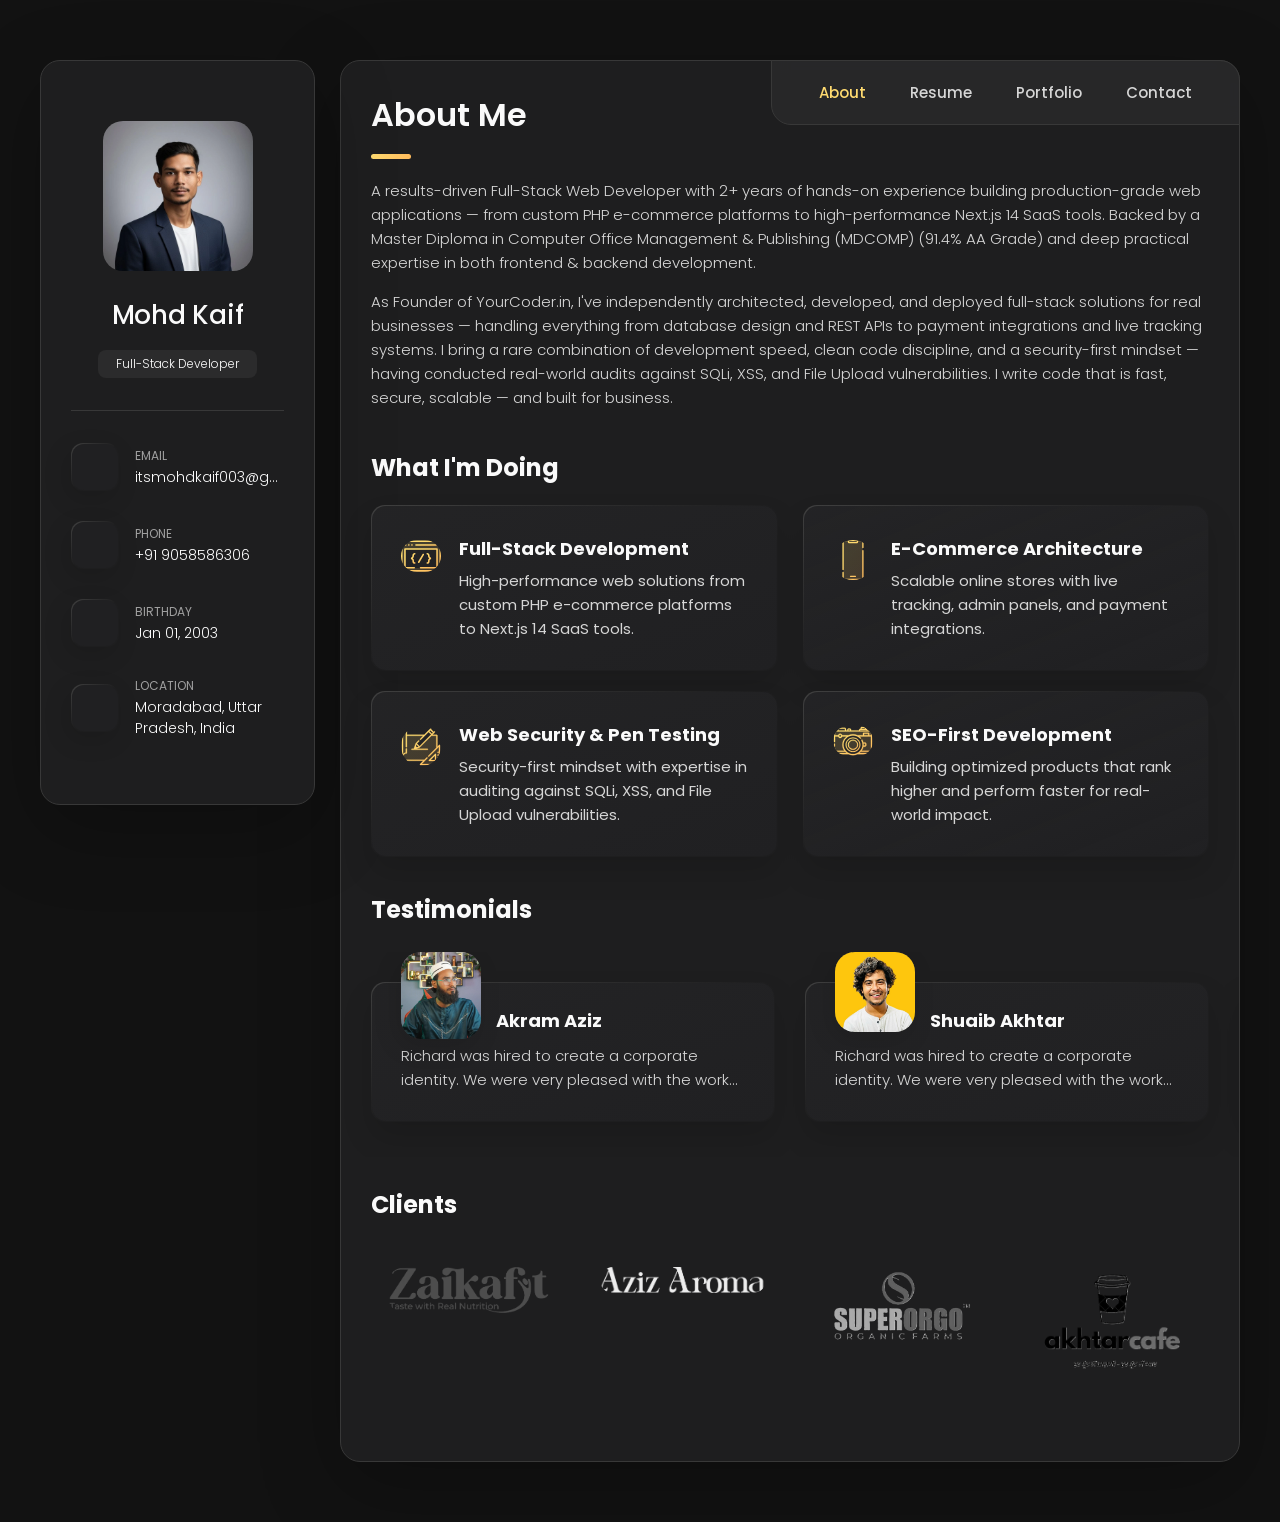
==== commit 806442be: "add more changes" ====
--- a/index.html
+++ b/index.html
@@ -179,10 +179,6 @@
 
           <li class="navbar-item">
             <button class="navbar-link" data-nav-link>Portfolio</button>
-          </li>
-
-          <li class="navbar-item">
-            <button class="navbar-link" data-nav-link>Blog</button>
           </li>
 
           <li class="navbar-item">
@@ -927,193 +923,7 @@
 
 
 
-      <!--
-        - #BLOG
-      -->
-
-      <article class="blog" data-page="blog">
-
-        <header>
-          <h2 class="h2 article-title">Blog</h2>
-        </header>
-
-        <section class="blog-posts">
-
-          <ul class="blog-posts-list">
-
-            <li class="blog-post-item">
-              <a href="#">
-
-                <figure class="blog-banner-box">
-                  <img src="./assets/images/blog-1.jpg" alt="Design conferences in 2022" loading="lazy">
-                </figure>
-
-                <div class="blog-content">
-
-                  <div class="blog-meta">
-                    <p class="blog-category">Design</p>
-
-                    <span class="dot"></span>
-
-                    <time datetime="2022-02-23">Fab 23, 2022</time>
-                  </div>
-
-                  <h3 class="h3 blog-item-title">Design conferences in 2022</h3>
-
-                  <p class="blog-text">
-                    Veritatis et quasi architecto beatae vitae dicta sunt, explicabo.
-                  </p>
-
-                </div>
-
-              </a>
-            </li>
-
-            <li class="blog-post-item">
-              <a href="#">
-
-                <figure class="blog-banner-box">
-                  <img src="./assets/images/blog-2.jpg" alt="Best fonts every designer" loading="lazy">
-                </figure>
-
-                <div class="blog-content">
-
-                  <div class="blog-meta">
-                    <p class="blog-category">Design</p>
-
-                    <span class="dot"></span>
-
-                    <time datetime="2022-02-23">Fab 23, 2022</time>
-                  </div>
-
-                  <h3 class="h3 blog-item-title">Best fonts every designer</h3>
-
-                  <p class="blog-text">
-                    Sed ut perspiciatis, nam libero tempore, cum soluta nobis est eligendi.
-                  </p>
-
-                </div>
-
-              </a>
-            </li>
-
-            <li class="blog-post-item">
-              <a href="#">
-
-                <figure class="blog-banner-box">
-                  <img src="./assets/images/blog-3.jpg" alt="Design digest #80" loading="lazy">
-                </figure>
-
-                <div class="blog-content">
-
-                  <div class="blog-meta">
-                    <p class="blog-category">Design</p>
-
-                    <span class="dot"></span>
-
-                    <time datetime="2022-02-23">Fab 23, 2022</time>
-                  </div>
-
-                  <h3 class="h3 blog-item-title">Design digest #80</h3>
-
-                  <p class="blog-text">
-                    Excepteur sint occaecat cupidatat no proident, quis nostrum exercitationem ullam corporis suscipit.
-                  </p>
-
-                </div>
-
-              </a>
-            </li>
-
-            <li class="blog-post-item">
-              <a href="#">
-
-                <figure class="blog-banner-box">
-                  <img src="./assets/images/blog-4.jpg" alt="UI interactions of the week" loading="lazy">
-                </figure>
-
-                <div class="blog-content">
-
-                  <div class="blog-meta">
-                    <p class="blog-category">Design</p>
-
-                    <span class="dot"></span>
-
-                    <time datetime="2022-02-23">Fab 23, 2022</time>
-                  </div>
-
-                  <h3 class="h3 blog-item-title">UI interactions of the week</h3>
-
-                  <p class="blog-text">
-                    Enim ad minim veniam, consectetur adipiscing elit, quis nostrud exercitation ullamco laboris nisi.
-                  </p>
-
-                </div>
-
-              </a>
-            </li>
-
-            <li class="blog-post-item">
-              <a href="#">
-
-                <figure class="blog-banner-box">
-                  <img src="./assets/images/blog-5.jpg" alt="The forgotten art of spacing" loading="lazy">
-                </figure>
-
-                <div class="blog-content">
-
-                  <div class="blog-meta">
-                    <p class="blog-category">Design</p>
-
-                    <span class="dot"></span>
-
-                    <time datetime="2022-02-23">Fab 23, 2022</time>
-                  </div>
-
-                  <h3 class="h3 blog-item-title">The forgotten art of spacing</h3>
-
-                  <p class="blog-text">
-                    Maxime placeat, sed do eiusmod tempor incididunt ut labore et dolore magna aliqua.
-                  </p>
-
-                </div>
-
-              </a>
-            </li>
-
-            <li class="blog-post-item">
-              <a href="#">
-
-                <figure class="blog-banner-box">
-                  <img src="./assets/images/blog-6.jpg" alt="Design digest #79" loading="lazy">
-                </figure>
-
-                <div class="blog-content">
-
-                  <div class="blog-meta">
-                    <p class="blog-category">Design</p>
-
-                    <span class="dot"></span>
-
-                    <time datetime="2022-02-23">Fab 23, 2022</time>
-                  </div>
-
-                  <h3 class="h3 blog-item-title">Design digest #79</h3>
-
-                  <p class="blog-text">
-                    Optio cumque nihil impedit uo minus quod maxime placeat, velit esse cillum.
-                  </p>
-
-                </div>
-
-              </a>
-            </li>
-
-          </ul>
-
-        </section>
-
-      </article>
+
 
 
 
--- a/assets/css/style.css
+++ b/assets/css/style.css
@@ -1030,89 +1030,7 @@
 
 
 
-/*-----------------------------------*\
-  #BLOG
-\*-----------------------------------*/
-
-.blog-posts { margin-bottom: 10px; }
-
-.blog-posts-list {
-  display: grid;
-  grid-template-columns: 1fr;
-  gap: 20px;
-}
-
-.blog-post-item > a {
-  position: relative;
-  background: var(--border-gradient-onyx);
-  height: 100%;
-  box-shadow: var(--shadow-4);
-  border-radius: 16px;
-  z-index: 1;
-}
-
-.blog-post-item > a::before {
-  content: "";
-  position: absolute;
-  inset: 1px;
-  border-radius: inherit;
-  background: var(--eerie-black-1);
-  z-index: -1;
-}
-
-.blog-banner-box {
-  width: 100%;
-  height: 200px;
-  border-radius: 12px;
-  overflow: hidden;
-}
-
-.blog-banner-box img {
-  width: 100%;
-  height: 100%;
-  object-fit: cover;
-  transition: var(--transition-1);
-}
-
-.blog-post-item > a:hover .blog-banner-box img { transform: scale(1.1); }
-
-.blog-content { padding: 15px; }
-
-.blog-meta {
-  display: flex;
-  justify-content: flex-start;
-  align-items: center;
-  gap: 7px;
-  margin-bottom: 10px;
-}
-
-.blog-meta :is(.blog-category, time) {
-  color: var(--light-gray-70);
-  font-size: var(--fs-6);
-  font-weight: var(--fw-300);
-}
-
-.blog-meta .dot {
-  background: var(--light-gray-70);
-  width: 4px;
-  height: 4px;
-  border-radius: 4px;
-}
-
-.blog-item-title {
-  margin-bottom: 10px;
-  line-height: 1.3;
-  transition: var(--transition-1);
-}
-
-.blog-post-item > a:hover .blog-item-title { color: var(--orange-yellow-crayola); }
-
-.blog-text {
-  color: var(--light-gray);
-  font-size: var(--fs-6);
-  font-weight: var(--fw-300);
-  line-height: 1.6;
-}
+
 
 
 
@@ -1215,12 +1133,7 @@
 
 
 
-  /**
-   * #PORTFOLIO, BLOG 
-   */
-
-  .project-img,
-  .blog-banner-box { height: auto; }
+  .project-img { height: auto; }
 
 }
 
@@ -1474,15 +1387,9 @@
 
 
 
-  /**
-   * #PORTFOLIO, BLOG
-   */
-
-  .project-img, .blog-banner-box { border-radius: 16px; }
-
-  .blog-posts-list { gap: 30px; }
-
-  .blog-content { padding: 25px; }
+  .project-img { border-radius: 16px; }
+
+
 
 
 
@@ -1594,9 +1501,7 @@
 
   .filter-item button.active { color: var(--orange-yellow-crayola); }
 
-  /* portfolio and blog grid */
-
-  .project-list, .blog-posts-list { grid-template-columns: 1fr 1fr; }
+  .project-list { grid-template-columns: 1fr 1fr; }
 
 
 
@@ -1720,11 +1625,7 @@
 
 
 
-  /**
-   * BLOG
-   */
-
-  .blog-banner-box { height: 230px; }
+
 
 }
 
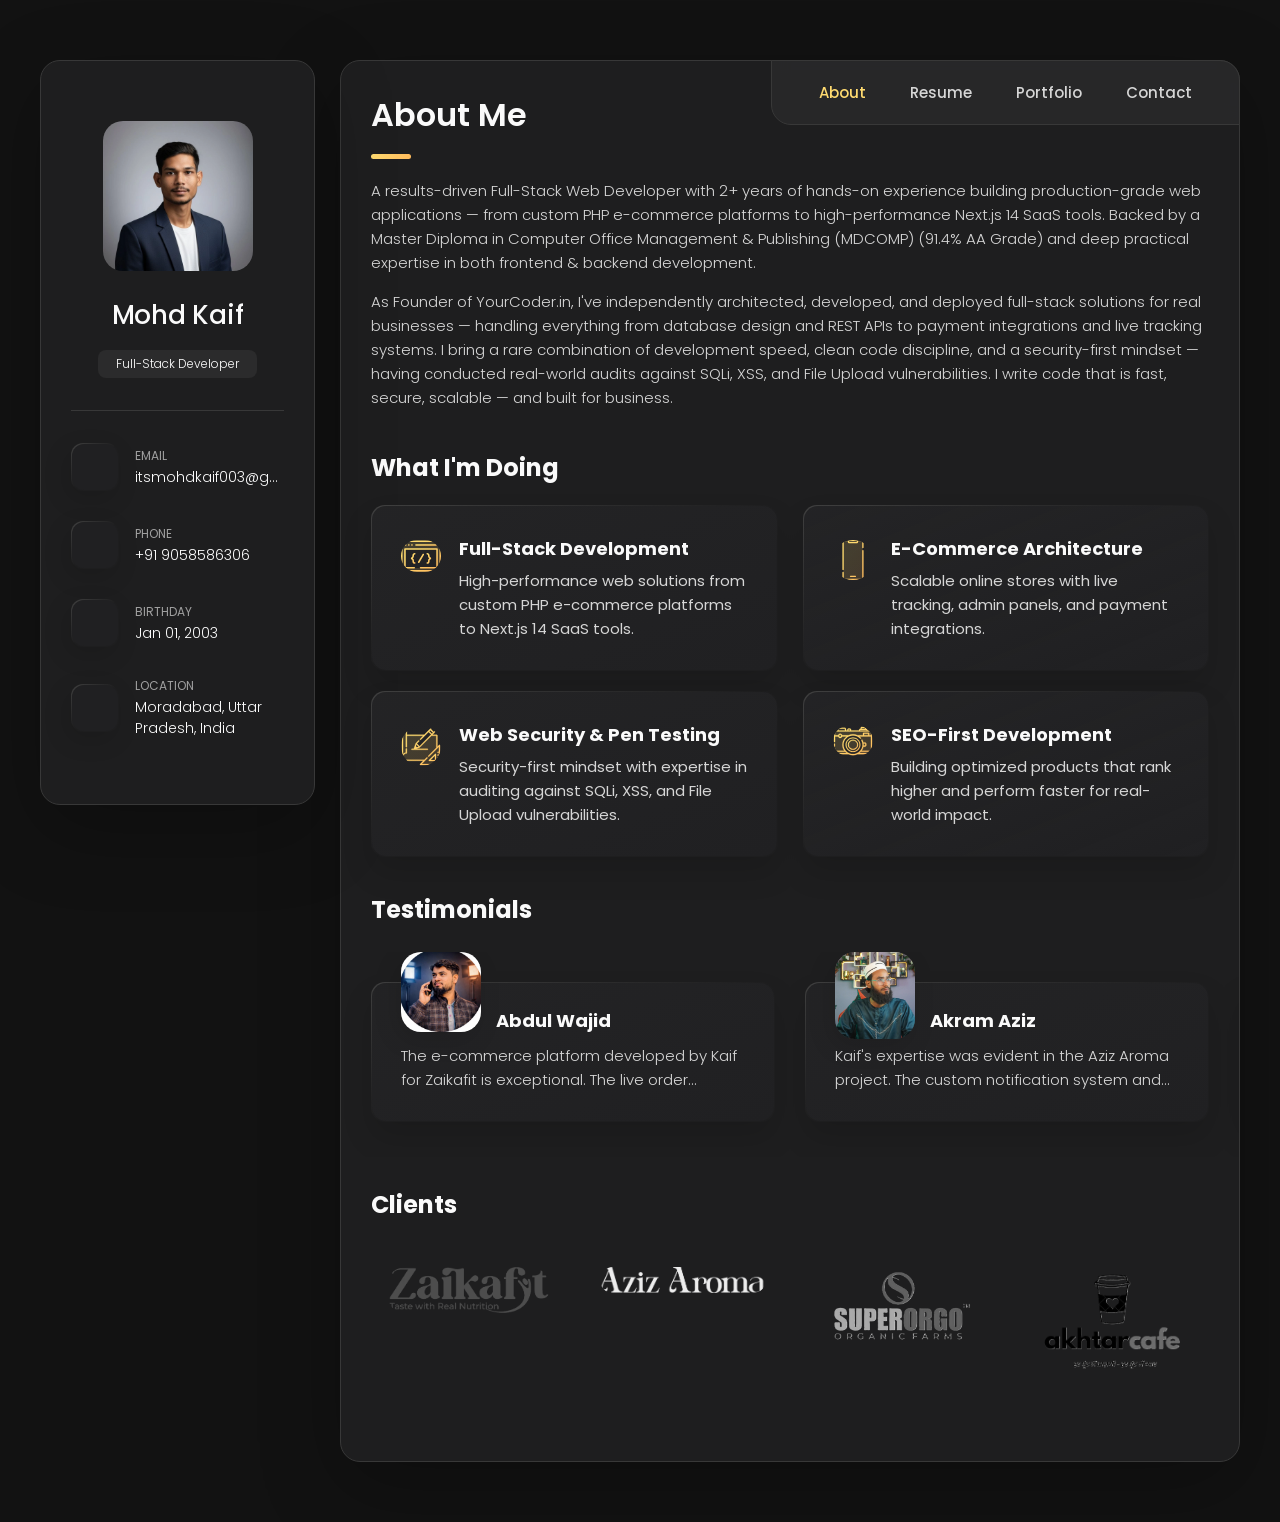
==== commit 47c7fbfc: "add reviues" ====
--- a/index.html
+++ b/index.html
@@ -317,24 +317,42 @@
               <div class="content-card" data-testimonials-item>
 
                 <figure class="testimonials-avatar-box">
+                  <img src="assets/images/abdul-wajid.jpg" alt="Abdul Wajid" width="60" data-testimonials-avatar>
+                </figure>
+
+                <h4 class="h4 testimonials-item-title" data-testimonials-title>Abdul Wajid</h4>
+                <p style="display: none;" data-testimonials-date>15 Jan, 2026</p>
+
+                <div class="testimonials-text" data-testimonials-text>
+                  <p>
+                    The e-commerce platform developed by Kaif for Zaikafit is exceptional. The live order tracking 
+                    and seamless payment gateway have been a game-changer for our health and fitness business.
+                  </p>
+                </div>
+
+              </div>
+            </li>
+
+
+            <li class="testimonials-item">
+              <div class="content-card" data-testimonials-item>
+
+                <figure class="testimonials-avatar-box">
                   <img src="assets/images/akram-aziz.jpg" alt="Akram Aziz" width="60" data-testimonials-avatar>
                 </figure>
 
                 <h4 class="h4 testimonials-item-title" data-testimonials-title>Akram Aziz</h4>
+                <p style="display: none;" data-testimonials-date>12 Feb, 2026</p>
 
                 <div class="testimonials-text" data-testimonials-text>
                   <p>
-                    Richard was hired to create a corporate identity. We were very pleased with the work done. She has a
-                    lot of experience
-                    and is very concerned about the needs of client. Lorem ipsum dolor sit amet, ullamcous cididt
-                    consectetur adipiscing
-                    elit, seds do et eiusmod tempor incididunt ut laborels dolore magnarels alia.
+                    Kaif's expertise was evident in the Aziz Aroma project. The custom notification system 
+                    and premium UI have significantly boosted our brand image in the perfume industry.
                   </p>
                 </div>
 
               </div>
             </li>
-
 
             <li class="testimonials-item">
               <div class="content-card" data-testimonials-item>
@@ -344,36 +362,12 @@
                 </figure>
 
                 <h4 class="h4 testimonials-item-title" data-testimonials-title>Shuaib Akhtar</h4>
+                <p style="display: none;" data-testimonials-date>05 Mar, 2026</p>
 
                 <div class="testimonials-text" data-testimonials-text>
                   <p>
-                    Richard was hired to create a corporate identity. We were very pleased with the work done. She has a
-                    lot of experience
-                    and is very concerned about the needs of client. Lorem ipsum dolor sit amet, ullamcous cididt
-                    consectetur adipiscing
-                    elit, seds do et eiusmod tempor incididunt ut laborels dolore magnarels alia.
-                  </p>
-                </div>
-
-              </div>
-            </li>
-
-            <li class="testimonials-item">
-              <div class="content-card" data-testimonials-item>
-
-                <figure class="testimonials-avatar-box">
-                  <img src="assets/images/abdul-wajid.jpg" alt="Abdul Wajid" width="60" data-testimonials-avatar>
-                </figure>
-
-                <h4 class="h4 testimonials-item-title" data-testimonials-title>Abdul Wajid</h4>
-
-                <div class="testimonials-text" data-testimonials-text>
-                  <p>
-                    Richard was hired to create a corporate identity. We were very pleased with the work done. She has a
-                    lot of experience
-                    and is very concerned about the needs of client. Lorem ipsum dolor sit amet, ullamcous cididt
-                    consectetur adipiscing
-                    elit, seds do et eiusmod tempor incididunt ut laborels dolore magnarels alia.
+                    Working with Kaif on the Akhtar Cafe and Super Orgo portals was a great experience. 
+                    He delivered highly responsive and modern interfaces that our customers truly love.
                   </p>
                 </div>
 
@@ -411,7 +405,7 @@
 
               <h4 class="h3 modal-title" data-modal-title>Daniel lewis</h4>
 
-              <time datetime="2021-06-14">14 June, 2021</time>
+              <time datetime="2026-01-15" data-modal-date>15 Jan, 2026</time>
 
               <div data-modal-text>
                 <p>
@@ -695,222 +689,301 @@
 
         <section class="projects">
 
-          <ul class="filter-list">
-
-            <li class="filter-item">
-              <button class="active" data-filter-btn>All</button>
-            </li>
-
-            <li class="filter-item">
-              <button data-filter-btn>Web design</button>
-            </li>
-
-            <li class="filter-item">
-              <button data-filter-btn>Applications</button>
-            </li>
-
-            <li class="filter-item">
-              <button data-filter-btn>Web development</button>
-            </li>
-
-          </ul>
-
-          <div class="filter-select-box">
-
-            <button class="filter-select" data-select>
-
-              <div class="select-value" data-selecct-value>Select category</div>
-
-              <div class="select-icon">
-                <ion-icon name="chevron-down"></ion-icon>
-              </div>
-
-            </button>
-
-            <ul class="select-list">
-
-              <li class="select-item">
-                <button data-select-item>All</button>
-              </li>
-
-              <li class="select-item">
-                <button data-select-item>Web design</button>
-              </li>
-
-              <li class="select-item">
-                <button data-select-item>Applications</button>
-              </li>
-
-              <li class="select-item">
-                <button data-select-item>Web development</button>
-              </li>
-
-            </ul>
-
-          </div>
+
 
           <ul class="project-list">
 
             <li class="project-item  active" data-filter-item data-category="web development">
-              <a href="#">
-
-                <figure class="project-img">
-                  <div class="project-item-icon-box">
-                    <ion-icon name="eye-outline"></ion-icon>
-                  </div>
-
-                  <img src="./assets/images/project-1.jpg" alt="finance" loading="lazy">
-                </figure>
-
-                <h3 class="project-title">Finance</h3>
-
-                <p class="project-category">Web development</p>
-
-              </a>
+              <div class="project-card">
+                <div class="project-header">
+                  <div class="project-icon-box">
+                    <ion-icon name="cart-outline"></ion-icon>
+                  </div>
+                  <div class="project-title-wrapper">
+                    <h3 class="project-title">Zaikafit.com</h3>
+                    <p class="project-category">Web development</p>
+                  </div>
+                </div>
+
+                <p class="project-description">
+                  A high-performance PHP e-commerce portal featuring Live Order Tracking, a robust Admin Panel, and
+                  integrated Payment Gateways.
+                </p>
+
+                <div class="project-tech-stack">
+                  <span>PHP</span>
+                  <span>MySQL</span>
+                  <span>Razorpay</span>
+                  <span>JavaScript</span>
+                </div>
+
+                <div class="project-links">
+                  <a href="https://zaikafit.com" target="_blank" class="project-link-btn">
+                    <ion-icon name="globe-outline"></ion-icon>
+                    <span>Live Demo</span>
+                  </a>
+                  <a href="https://github.com/mohd-kaif003" target="_blank" class="project-link-btn code">
+                    <ion-icon name="logo-github"></ion-icon>
+                    <span>Code</span>
+                  </a>
+                </div>
+              </div>
             </li>
 
             <li class="project-item  active" data-filter-item data-category="web development">
-              <a href="#">
-
-                <figure class="project-img">
-                  <div class="project-item-icon-box">
-                    <ion-icon name="eye-outline"></ion-icon>
-                  </div>
-
-                  <img src="./assets/images/project-2.png" alt="orizon" loading="lazy">
-                </figure>
-
-                <h3 class="project-title">Orizon</h3>
-
-                <p class="project-category">Web development</p>
-
-              </a>
+              <div class="project-card">
+                <div class="project-header">
+                  <div class="project-icon-box">
+                    <ion-icon name="color-palette-outline"></ion-icon>
+                  </div>
+                  <div class="project-title-wrapper">
+                    <h3 class="project-title">Azizaroma.com</h3>
+                    <p class="project-category">Web development</p>
+                  </div>
+                </div>
+
+                <p class="project-description">
+                  Premium attar & perfume e-commerce store with custom PHPMailer notifications, product reviews, and
+                  live order tracking.
+                </p>
+
+                <div class="project-tech-stack">
+                  <span>PHP</span>
+                  <span>PHPMailer</span>
+                  <span>MySQL</span>
+                  <span>CSS3</span>
+                </div>
+
+                <div class="project-links">
+                  <a href="https://azizaroma.com" target="_blank" class="project-link-btn">
+                    <ion-icon name="globe-outline"></ion-icon>
+                    <span>Live Demo</span>
+                  </a>
+                  <a href="https://github.com/mohd-kaif003" target="_blank" class="project-link-btn code">
+                    <ion-icon name="logo-github"></ion-icon>
+                    <span>Code</span>
+                  </a>
+                </div>
+              </div>
+            </li>
+
+            <li class="project-item  active" data-filter-item data-category="web development">
+              <div class="project-card">
+                <div class="project-header">
+                  <div class="project-icon-box">
+                    <ion-icon name="newspaper-outline"></ion-icon>
+                  </div>
+                  <div class="project-title-wrapper">
+                    <h3 class="project-title">YourCoder Papers</h3>
+                    <p class="project-category">Web development</p>
+                  </div>
+                </div>
+
+                <p class="project-description">
+                  A Next.js platform for students providing free e-newspapers via third-party APIs, featuring a custom
+                  Save System and one-click downloads.
+                </p>
+
+                <div class="project-tech-stack">
+                  <span>Next.js</span>
+                  <span>TypeScript</span>
+                  <span>API</span>
+                  <span>Tailwind</span>
+                </div>
+
+                <div class="project-links">
+                  <a href="https://papers.yourcoder.in/" target="_blank" class="project-link-btn">
+                    <ion-icon name="globe-outline"></ion-icon>
+                    <span>Live Demo</span>
+                  </a>
+                  <a href="https://github.com/mohd-kaif003" target="_blank" class="project-link-btn code">
+                    <ion-icon name="logo-github"></ion-icon>
+                    <span>Code</span>
+                  </a>
+                </div>
+              </div>
+            </li>
+
+            <li class="project-item  active" data-filter-item data-category="web development">
+              <div class="project-card">
+                <div class="project-header">
+                  <div class="project-icon-box">
+                    <ion-icon name="hammer-outline"></ion-icon>
+                  </div>
+                  <div class="project-title-wrapper">
+                    <h3 class="project-title">3B Enterprises</h3>
+                    <p class="project-category">Web development</p>
+                  </div>
+                </div>
+
+                <p class="project-description">
+                  A comprehensive export house portal for 3B Enterprises, showcasing Moradabad's authentic brass
+                  handicrafts and organic products to a global audience.
+                </p>
+
+                <div class="project-tech-stack">
+                  <span>Next.js</span>
+                  <span>Tailwind CSS</span>
+                  <span>Framer Motion</span>
+                  <span>Vercel</span>
+                </div>
+
+                <div class="project-links">
+                  <a href="https://3b-enterprises.vercel.app/" target="_blank" class="project-link-btn">
+                    <ion-icon name="globe-outline"></ion-icon>
+                    <span>Live Demo</span>
+                  </a>
+                  <a href="https://github.com/mohd-kaif003" target="_blank" class="project-link-btn code">
+                    <ion-icon name="logo-github"></ion-icon>
+                    <span>Code</span>
+                  </a>
+                </div>
+              </div>
+            </li>
+
+            <li class="project-item  active" data-filter-item data-category="web development">
+              <div class="project-card">
+                <div class="project-header">
+                  <div class="project-icon-box">
+                    <ion-icon name="medkit-outline"></ion-icon>
+                  </div>
+                  <div class="project-title-wrapper">
+                    <h3 class="project-title">Better Dentistry</h3>
+                    <p class="project-category">Web development</p>
+                  </div>
+                </div>
+
+                <p class="project-description">
+                  A professional dental clinic management platform featuring online appointment booking, emergency
+                  service integration, and a comprehensive gallery of dental services.
+                </p>
+
+                <div class="project-tech-stack">
+                  <span>React</span>
+                  <span>Tailwind CSS</span>
+                  <span>Vercel</span>
+                  <span>Responsive Design</span>
+                </div>
+
+                <div class="project-links">
+                  <a href="https://doctor-demo-yc.vercel.app/" target="_blank" class="project-link-btn">
+                    <ion-icon name="globe-outline"></ion-icon>
+                    <span>Live Demo</span>
+                  </a>
+                  <a href="https://github.com/mohd-kaif003" target="_blank" class="project-link-btn code">
+                    <ion-icon name="logo-github"></ion-icon>
+                    <span>Code</span>
+                  </a>
+                </div>
+              </div>
+            </li>
+
+            <li class="project-item  active" data-filter-item data-category="applications">
+              <div class="project-card">
+                <div class="project-header">
+                  <div class="project-icon-box">
+                    <ion-icon name="qr-code-outline"></ion-icon>
+                  </div>
+                  <div class="project-title-wrapper">
+                    <h3 class="project-title">QR Sticker Pro</h3>
+                    <p class="project-category">Applications</p>
+                  </div>
+                </div>
+
+                <p class="project-description">
+                  A high-utility application built with Next.js 14 and TypeScript for generating custom QR stickers with
+                  4× PNG export capabilities.
+                </p>
+
+                <div class="project-tech-stack">
+                  <span>Next.js 14</span>
+                  <span>Framer Motion</span>
+                  <span>TypeScript</span>
+                </div>
+
+                <div class="project-links">
+                  <a href="https://car-sticker.vercel.app/" target="_blank" class="project-link-btn">
+                    <ion-icon name="globe-outline"></ion-icon>
+                    <span>Live Demo</span>
+                  </a>
+                  <a href="https://github.com/mohd-kaif003/car-sticker" target="_blank" class="project-link-btn code">
+                    <ion-icon name="logo-github"></ion-icon>
+                    <span>Code</span>
+                  </a>
+                </div>
+              </div>
+            </li>
+
+            <li class="project-item  active" data-filter-item data-category="applications">
+              <div class="project-card">
+                <div class="project-header">
+                  <div class="project-icon-box">
+                    <ion-icon name="extension-puzzle-outline"></ion-icon>
+                  </div>
+                  <div class="project-title-wrapper">
+                    <h3 class="project-title">WebDose</h3>
+                    <p class="project-category">Applications</p>
+                  </div>
+                </div>
+
+                <p class="project-description">
+                  A Chrome Extension designed for real-time website content modification and UI testing, enhancing
+                  developer productivity.
+                </p>
+
+                <div class="project-tech-stack">
+                  <span>JavaScript</span>
+                  <span>Chrome API</span>
+                  <span>Manifest v3</span>
+                </div>
+
+                <div class="project-links">
+                  <a href="https://www.yourcoder.in" target="_blank" class="project-link-btn">
+                    <ion-icon name="globe-outline"></ion-icon>
+                    <span>Live Demo</span>
+                  </a>
+                  <a href="https://github.com/mohd-kaif003" target="_blank" class="project-link-btn code">
+                    <ion-icon name="logo-github"></ion-icon>
+                    <span>Code</span>
+                  </a>
+                </div>
+              </div>
             </li>
 
             <li class="project-item  active" data-filter-item data-category="web design">
-              <a href="#">
-
-                <figure class="project-img">
-                  <div class="project-item-icon-box">
-                    <ion-icon name="eye-outline"></ion-icon>
-                  </div>
-
-                  <img src="./assets/images/project-3.jpg" alt="fundo" loading="lazy">
-                </figure>
-
-                <h3 class="project-title">Fundo</h3>
-
-                <p class="project-category">Web design</p>
-
-              </a>
-            </li>
-
-            <li class="project-item  active" data-filter-item data-category="applications">
-              <a href="#">
-
-                <figure class="project-img">
-                  <div class="project-item-icon-box">
-                    <ion-icon name="eye-outline"></ion-icon>
-                  </div>
-
-                  <img src="./assets/images/project-4.png" alt="brawlhalla" loading="lazy">
-                </figure>
-
-                <h3 class="project-title">Brawlhalla</h3>
-
-                <p class="project-category">Applications</p>
-
-              </a>
-            </li>
-
-            <li class="project-item  active" data-filter-item data-category="web design">
-              <a href="#">
-
-                <figure class="project-img">
-                  <div class="project-item-icon-box">
-                    <ion-icon name="eye-outline"></ion-icon>
-                  </div>
-
-                  <img src="./assets/images/project-5.png" alt="dsm." loading="lazy">
-                </figure>
-
-                <h3 class="project-title">DSM.</h3>
-
-                <p class="project-category">Web design</p>
-
-              </a>
-            </li>
-
-            <li class="project-item  active" data-filter-item data-category="web design">
-              <a href="#">
-
-                <figure class="project-img">
-                  <div class="project-item-icon-box">
-                    <ion-icon name="eye-outline"></ion-icon>
-                  </div>
-
-                  <img src="./assets/images/project-6.png" alt="metaspark" loading="lazy">
-                </figure>
-
-                <h3 class="project-title">MetaSpark</h3>
-
-                <p class="project-category">Web design</p>
-
-              </a>
-            </li>
-
-            <li class="project-item  active" data-filter-item data-category="web development">
-              <a href="#">
-
-                <figure class="project-img">
-                  <div class="project-item-icon-box">
-                    <ion-icon name="eye-outline"></ion-icon>
-                  </div>
-
-                  <img src="./assets/images/project-7.png" alt="summary" loading="lazy">
-                </figure>
-
-                <h3 class="project-title">Summary</h3>
-
-                <p class="project-category">Web development</p>
-
-              </a>
-            </li>
-
-            <li class="project-item  active" data-filter-item data-category="applications">
-              <a href="#">
-
-                <figure class="project-img">
-                  <div class="project-item-icon-box">
-                    <ion-icon name="eye-outline"></ion-icon>
-                  </div>
-
-                  <img src="./assets/images/project-8.jpg" alt="task manager" loading="lazy">
-                </figure>
-
-                <h3 class="project-title">Task Manager</h3>
-
-                <p class="project-category">Applications</p>
-
-              </a>
-            </li>
-
-            <li class="project-item  active" data-filter-item data-category="web development">
-              <a href="#">
-
-                <figure class="project-img">
-                  <div class="project-item-icon-box">
-                    <ion-icon name="eye-outline"></ion-icon>
-                  </div>
-
-                  <img src="./assets/images/project-9.png" alt="arrival" loading="lazy">
-                </figure>
-
-                <h3 class="project-title">Arrival</h3>
-
-                <p class="project-category">Web development</p>
-
-              </a>
+              <div class="project-card">
+                <div class="project-header">
+                  <div class="project-icon-box">
+                    <ion-icon name="bus-outline"></ion-icon>
+                  </div>
+                  <div class="project-title-wrapper">
+                    <h3 class="project-title">Transport UI</h3>
+                    <p class="project-category">Web design</p>
+                  </div>
+                </div>
+
+                <p class="project-description">
+                  A modern, responsive user interface designed for the logistics industry, focusing on usability and
+                  clean data presentation.
+                </p>
+
+                <div class="project-tech-stack">
+                  <span>HTML5</span>
+                  <span>CSS3</span>
+                  <span>Figma</span>
+                </div>
+
+                <div class="project-links">
+                  <a href="https://transport-app-yc.vercel.app/" target="_blank" class="project-link-btn">
+                    <ion-icon name="globe-outline"></ion-icon>
+                    <span>Live Demo</span>
+                  </a>
+                  <a href="https://github.com/mohd-kaif003" target="_blank" class="project-link-btn code">
+                    <ion-icon name="logo-github"></ion-icon>
+                    <span>Code</span>
+                  </a>
+                </div>
+              </div>
             </li>
 
           </ul>
--- a/assets/css/style.css
+++ b/assets/css/style.css
@@ -23,36 +23,24 @@
 
   /* gradient */
 
-  --bg-gradient-onyx: linear-gradient(
-    to bottom right, 
-    hsl(240, 1%, 25%) 3%, 
-    hsl(0, 0%, 19%) 97%
-  );
-  --bg-gradient-jet: linear-gradient(
-    to bottom right, 
-    hsla(240, 1%, 18%, 0.251) 0%, 
-    hsla(240, 2%, 11%, 0) 100%
-  ), hsl(240, 2%, 13%);
-  --bg-gradient-yellow-1: linear-gradient(
-    to bottom right, 
-    hsl(45, 100%, 71%) 0%, 
-    hsla(36, 100%, 69%, 0) 50%
-  );
-  --bg-gradient-yellow-2: linear-gradient(
-    135deg, 
-    hsla(45, 100%, 71%, 0.251) 0%, 
-    hsla(35, 100%, 68%, 0) 59.86%
-  ), hsl(240, 2%, 13%);
-  --border-gradient-onyx: linear-gradient(
-    to bottom right, 
-    hsl(0, 0%, 25%) 0%, 
-    hsla(0, 0%, 25%, 0) 50%
-  );
-  --text-gradient-yellow: linear-gradient(
-    to right, 
-    hsl(45, 100%, 72%), 
-    hsl(35, 100%, 68%)
-  );
+  --bg-gradient-onyx: linear-gradient(to bottom right,
+      hsl(240, 1%, 25%) 3%,
+      hsl(0, 0%, 19%) 97%);
+  --bg-gradient-jet: linear-gradient(to bottom right,
+      hsla(240, 1%, 18%, 0.251) 0%,
+      hsla(240, 2%, 11%, 0) 100%), hsl(240, 2%, 13%);
+  --bg-gradient-yellow-1: linear-gradient(to bottom right,
+      hsl(45, 100%, 71%) 0%,
+      hsla(36, 100%, 69%, 0) 50%);
+  --bg-gradient-yellow-2: linear-gradient(135deg,
+      hsla(45, 100%, 71%, 0.251) 0%,
+      hsla(35, 100%, 68%, 0) 59.86%), hsl(240, 2%, 13%);
+  --border-gradient-onyx: linear-gradient(to bottom right,
+      hsl(0, 0%, 25%) 0%,
+      hsla(0, 0%, 25%, 0) 50%);
+  --text-gradient-yellow: linear-gradient(to right,
+      hsl(45, 100%, 72%),
+      hsl(35, 100%, 68%));
 
   /* solid */
 
@@ -95,7 +83,7 @@
   /**
    * shadow
    */
-  
+
   --shadow-1: -4px 8px 24px hsla(0, 0%, 0%, 0.25);
   --shadow-2: 0 16px 30px hsla(0, 0%, 0%, 0.25);
   --shadow-3: 0 16px 40px hsla(0, 0%, 0%, 0.25);
@@ -119,17 +107,30 @@
   #RESET
 \*-----------------------------------*/
 
-*, *::before, *::after {
+*,
+*::before,
+*::after {
   margin: 0;
   padding: 0;
   box-sizing: border-box;
 }
 
-a { text-decoration: none; }
-
-li { list-style: none; }
-
-img, ion-icon, a, button, time, span { display: block; }
+a {
+  text-decoration: none;
+}
+
+li {
+  list-style: none;
+}
+
+img,
+ion-icon,
+a,
+button,
+time,
+span {
+  display: block;
+}
 
 button {
   font: inherit;
@@ -139,7 +140,8 @@
   cursor: pointer;
 }
 
-input, textarea {
+input,
+textarea {
   display: block;
   width: 100%;
   background: none;
@@ -151,11 +153,17 @@
   color: var(--smoky-black);
 }
 
-:focus { outline-color: var(--orange-yellow-crayola); }
-
-html { font-family: var(--ff-poppins); }
-
-body { background: var(--smoky-black); }
+:focus {
+  outline-color: var(--orange-yellow-crayola);
+}
+
+html {
+  font-family: var(--ff-poppins);
+}
+
+body {
+  background: var(--smoky-black);
+}
 
 
 
@@ -206,9 +214,13 @@
   z-index: -1;
 }
 
-.icon-box ion-icon { --ionicon-stroke-width: 35px; }
-
-article { display: none; }
+.icon-box ion-icon {
+  --ionicon-stroke-width: 35px;
+}
+
+article {
+  display: none;
+}
 
 article.active {
   display: block;
@@ -216,8 +228,13 @@
 }
 
 @keyframes fade {
-  0% { opacity: 0; }
-  100% { opacity: 1; }
+  0% {
+    opacity: 0;
+  }
+
+  100% {
+    opacity: 1;
+  }
 }
 
 .h2,
@@ -228,11 +245,17 @@
   text-transform: capitalize;
 }
 
-.h2 { font-size: var(--fs-1); }
-
-.h3 { font-size: var(--fs-2); }
-
-.h4 { font-size: var(--fs-4); }
+.h2 {
+  font-size: var(--fs-1);
+}
+
+.h3 {
+  font-size: var(--fs-2);
+}
+
+.h4 {
+  font-size: var(--fs-4);
+}
 
 .h5 {
   font-size: var(--fs-7);
@@ -256,8 +279,10 @@
 }
 
 .has-scrollbar::-webkit-scrollbar {
-  width: 5px; /* for vertical scrollbar */
-  height: 5px; /* for horizontal scrollbar */
+  width: 5px;
+  /* for vertical scrollbar */
+  height: 5px;
+  /* for horizontal scrollbar */
 }
 
 .has-scrollbar::-webkit-scrollbar-track {
@@ -270,7 +295,9 @@
   border-radius: 5px;
 }
 
-.has-scrollbar::-webkit-scrollbar-button { width: 20px; }
+.has-scrollbar::-webkit-scrollbar-button {
+  width: 20px;
+}
 
 .content-card {
   position: relative;
@@ -321,7 +348,9 @@
   transition: var(--transition-2);
 }
 
-.sidebar.active { max-height: 405px; }
+.sidebar.active {
+  max-height: 405px;
+}
 
 .sidebar-info {
   position: relative;
@@ -379,12 +408,18 @@
 }
 
 .info_more-btn:hover,
-.info_more-btn:focus { background: var(--bg-gradient-yellow-1); }
+.info_more-btn:focus {
+  background: var(--bg-gradient-yellow-1);
+}
 
 .info_more-btn:hover::before,
-.info_more-btn:focus::before { background: var(--bg-gradient-yellow-2); }
-
-.info_more-btn span { display: none; }
+.info_more-btn:focus::before {
+  background: var(--bg-gradient-yellow-2);
+}
+
+.info_more-btn span {
+  display: none;
+}
 
 .sidebar-info_more {
   opacity: 0;
@@ -427,7 +462,9 @@
   font-size: var(--fs-7);
 }
 
-.contact-info address { font-style: normal; }
+.contact-info address {
+  font-style: normal;
+}
 
 .social-list {
   display: flex;
@@ -444,7 +481,9 @@
 }
 
 
-.social-item .social-link:hover { color: var(--light-gray); }
+.social-item .social-link:hover {
+  color: var(--light-gray);
+}
 
 
 
@@ -483,9 +522,13 @@
 }
 
 .navbar-link:hover,
-.navbar-link:focus { color: var(--light-gray-70); }
-
-.navbar-link.active { color: var(--orange-yellow-crayola); }
+.navbar-link:focus {
+  color: var(--light-gray-70);
+}
+
+.navbar-link.active {
+  color: var(--orange-yellow-crayola);
+}
 
 
 
@@ -495,7 +538,9 @@
   #ABOUT
 \*-----------------------------------*/
 
-.about .article-title { margin-bottom: 15px; }
+.about .article-title {
+  margin-bottom: 15px;
+}
 
 .about-text {
   color: var(--light-gray);
@@ -504,7 +549,9 @@
   line-height: 1.6;
 }
 
-.about-text p { margin-bottom: 15px; }
+.about-text p {
+  margin-bottom: 15px;
+}
 
 
 
@@ -512,9 +559,13 @@
  * #service 
  */
 
-.service { margin-bottom: 35px; }
-
-.service-title { margin-bottom: 20px; }
+.service {
+  margin-bottom: 35px;
+}
+
+.service-title {
+  margin-bottom: 20px;
+}
 
 .service-list {
   display: grid;
@@ -540,13 +591,21 @@
   z-index: -1;
 }
 
-.service-icon-box { margin-bottom: 10px; }
-
-.service-icon-box img { margin: auto; }
-
-.service-content-box { text-align: center; }
-
-.service-item-title { margin-bottom: 7px; }
+.service-icon-box {
+  margin-bottom: 10px;
+}
+
+.service-icon-box img {
+  margin: auto;
+}
+
+.service-content-box {
+  text-align: center;
+}
+
+.service-item-title {
+  margin-bottom: 7px;
+}
 
 .service-item-text {
   color: var(--light-gray);
@@ -560,9 +619,13 @@
  * #testimonials 
  */
 
-.testimonials { margin-bottom: 30px; }
-
-.testimonials-title { margin-bottom: 20px; }
+.testimonials {
+  margin-bottom: 30px;
+}
+
+.testimonials-title {
+  margin-bottom: 20px;
+}
 
 .testimonials-list {
   display: flex;
@@ -593,7 +656,9 @@
   box-shadow: var(--shadow-1);
 }
 
-.testimonials-item-title { margin-bottom: 7px; }
+.testimonials-item-title {
+  margin-bottom: 7px;
+}
 
 .testimonials-text {
   color: var(--light-gray);
@@ -628,7 +693,9 @@
   visibility: hidden;
 }
 
-.modal-container::-webkit-scrollbar { display: none; }
+.modal-container::-webkit-scrollbar {
+  display: none;
+}
 
 .modal-container.active {
   pointer-events: all;
@@ -691,9 +758,13 @@
 }
 
 .modal-close-btn:hover,
-.modal-close-btn:focus { opacity: 1; }
-
-.modal-close-btn ion-icon { --ionicon-stroke-width: 50px; }
+.modal-close-btn:focus {
+  opacity: 1;
+}
+
+.modal-close-btn ion-icon {
+  --ionicon-stroke-width: 50px;
+}
 
 .modal-avatar-box {
   background: var(--bg-gradient-onyx);
@@ -703,9 +774,13 @@
   box-shadow: var(--shadow-2);
 }
 
-.modal-img-wrapper > img { display: none; }
-
-.modal-title { margin-bottom: 4px; }
+.modal-img-wrapper>img {
+  display: none;
+}
+
+.modal-title {
+  margin-bottom: 4px;
+}
 
 .modal-content time {
   font-size: var(--fs-6);
@@ -726,7 +801,9 @@
  * #clients 
  */
 
-.clients { margin-bottom: 15px; }
+.clients {
+  margin-bottom: 15px;
+}
 
 .clients-list {
   display: flex;
@@ -754,7 +831,9 @@
   transition: var(--transition-1);
 }
 
-.clients-item img:hover { filter: grayscale(0); }
+.clients-item img:hover {
+  filter: grayscale(0);
+}
 
 
 
@@ -764,14 +843,18 @@
   #RESUME
 \*-----------------------------------*/
 
-.article-title { margin-bottom: 30px; }
+.article-title {
+  margin-bottom: 30px;
+}
 
 
 /**
  * education and experience 
  */
 
-.timeline { margin-bottom: 30px; }
+.timeline {
+  margin-bottom: 30px;
+}
 
 .timeline .title-wrapper {
   display: flex;
@@ -785,9 +868,13 @@
   margin-left: 45px;
 }
 
-.timeline-item { position: relative; }
-
-.timeline-item:not(:last-child) { margin-bottom: 20px; }
+.timeline-item {
+  position: relative;
+}
+
+.timeline-item:not(:last-child) {
+  margin-bottom: 20px;
+}
 
 .timeline-item-title {
   font-size: var(--fs-6);
@@ -834,12 +921,18 @@
  * skills 
  */
 
-.skills-title { margin-bottom: 20px; }
-
-.skills-list { padding: 20px; }
-
-
-.skills-item:not(:last-child) { margin-bottom: 15px; }
+.skills-title {
+  margin-bottom: 20px;
+}
+
+.skills-list {
+  padding: 20px;
+}
+
+
+.skills-item:not(:last-child) {
+  margin-bottom: 15px;
+}
 
 .skill .title-wrapper {
   display: flex;
@@ -875,7 +968,9 @@
   #PORTFOLIO
 \*-----------------------------------*/
 
-.filter-list { display: none; }
+.filter-list {
+  display: none;
+}
 
 .filter-select-box {
   position: relative;
@@ -896,7 +991,9 @@
   font-weight: var(--fw-300);
 }
 
-.filter-select.active .select-icon { transform: rotate(0.5turn); }
+.filter-select.active .select-icon {
+  transform: rotate(0.5turn);
+}
 
 .select-list {
   background: var(--eerie-black-2);
@@ -913,7 +1010,7 @@
   transition: 0.15s ease-in-out;
 }
 
-.filter-select.active + .select-list {
+.filter-select.active+.select-list {
   opacity: 1;
   visibility: visible;
   pointer-events: all;
@@ -930,7 +1027,9 @@
   border-radius: 8px;
 }
 
-.select-item button:hover { --eerie-black-2: hsl(240, 2%, 20%); }
+.select-item button:hover {
+  --eerie-black-2: hsl(240, 2%, 20%);
+}
 
 .project-list {
   display: grid;
@@ -939,7 +1038,9 @@
   margin-bottom: 10px;
 }
 
-.project-item { display: none; }
+.project-item {
+  display: none;
+}
 
 .project-item.active {
   display: block;
@@ -947,83 +1048,142 @@
 }
 
 @keyframes scaleUp {
-  0% { transform: scale(0.5); }
-  100% { transform: scale(1); }
-}
-
-.project-item > a { width: 100%; }
-
-.project-img {
+  0% {
+    transform: scale(0.5);
+  }
+
+  100% {
+    transform: scale(1);
+  }
+}
+
+.project-item>a {
+  width: 100%;
+}
+
+.project-card {
   position: relative;
-  width: 100%;
-  height: 200px;
-  border-radius: 16px;
-  overflow: hidden;
-  margin-bottom: 15px;
-}
-
-.project-img::before {
+  background: var(--border-gradient-onyx);
+  padding: 25px;
+  border-radius: 20px;
+  box-shadow: var(--shadow-2);
+  z-index: 1;
+  transition: var(--transition-1);
+  height: 100%;
+  display: flex;
+  flex-direction: column;
+}
+
+.project-card::before {
   content: "";
   position: absolute;
-  top: 0;
-  left: 0;
-  width: 100%;
-  height: 100%;
-  background: transparent;
-  z-index: 1;
+  inset: 1px;
+  background: var(--bg-gradient-jet);
+  border-radius: inherit;
+  z-index: -1;
   transition: var(--transition-1);
 }
 
-.project-item > a:hover .project-img::before { background: hsla(0, 0%, 0%, 0.5); }
-
-.project-item-icon-box {
-  --scale: 0.8;
-
+.project-card:hover {
+  transform: translateY(-5px);
+  background: var(--bg-gradient-yellow-1);
+}
+
+.project-card:hover::before {
+  background: var(--bg-gradient-yellow-2);
+}
+
+.project-header {
+  display: flex;
+  align-items: center;
+  gap: 15px;
+  margin-bottom: 20px;
+}
+
+.project-header .project-icon-box {
+  background: var(--onyx);
+  color: var(--orange-yellow-crayola);
+  width: 48px;
+  height: 48px;
+  display: flex;
+  justify-content: center;
+  align-items: center;
+  border-radius: 12px;
+  font-size: 24px;
+  box-shadow: var(--shadow-1);
+}
+
+.project-title {
+  color: var(--white-2);
+  font-size: var(--fs-4);
+  font-weight: var(--fw-600);
+  margin-bottom: 2px;
+}
+
+.project-category {
+  color: var(--light-gray-70);
+  font-size: var(--fs-8);
+  text-transform: uppercase;
+}
+
+.project-description {
+  color: var(--light-gray);
+  font-size: var(--fs-6);
+  line-height: 1.6;
+  margin-bottom: 20px;
+  flex-grow: 1;
+}
+
+.project-tech-stack {
+  display: flex;
+  flex-wrap: wrap;
+  gap: 8px;
+  margin-bottom: 20px;
+}
+
+.project-tech-stack span {
+  background: var(--onyx);
+  color: var(--orange-yellow-crayola);
+  font-size: var(--fs-8);
+  padding: 4px 10px;
+  border-radius: 6px;
+  font-weight: var(--fw-500);
+  border: 1px solid var(--jet);
+}
+
+.project-links {
+  display: flex;
+  gap: 10px;
+}
+
+.project-link-btn {
+  flex: 1;
+  display: flex;
+  justify-content: center;
+  align-items: center;
+  gap: 8px;
+  background: var(--onyx);
+  color: var(--white-2);
+  padding: 10px;
+  border-radius: 10px;
+  font-size: var(--fs-7);
+  font-weight: var(--fw-500);
+  border: 1px solid var(--jet);
+  transition: var(--transition-1);
+}
+
+.project-link-btn:hover {
   background: var(--jet);
   color: var(--orange-yellow-crayola);
-  position: absolute;
-  top: 50%;
-  left: 50%;
-  transform: translate(-50%, -50%) scale(var(--scale));
-  font-size: 20px;
-  padding: 18px;
-  border-radius: 12px;
-  opacity: 0;
-  z-index: 1;
-  transition: var(--transition-1);
-}
-
-.project-item > a:hover .project-item-icon-box {
-  --scale: 1;
-  opacity: 1;
-}
-
-.project-item-icon-box ion-icon { --ionicon-stroke-width: 50px; }
-
-.project-img img {
-  width: 100%;
-  height: 100%;
-  object-fit: cover;
-  transition: var(--transition-1);
-}
-
-.project-item > a:hover img { transform: scale(1.1); }
-
-.project-title,
-.project-category { margin-left: 10px; }
-
-.project-title {
-  color: var(--white-2);
-  font-size: var(--fs-5);
-  font-weight: var(--fw-400);
-  text-transform: capitalize;
-  line-height: 1.3;
-}
-
-.project-category {
-  color: var(--light-gray-70);
-  font-size: var(--fs-6);
-  font-weight: var(--fw-300);
+  border-color: var(--orange-yellow-crayola);
+}
+
+.project-link-btn ion-icon {
+  font-size: 18px;
+}
+
+.project-link-btn.code {
+  background: transparent;
 }
 
 
@@ -1044,7 +1204,9 @@
  * #CONTACT ACTION BUTTONS
  */
 
-.contact-action-list { margin-top: 30px; }
+.contact-action-list {
+  margin-top: 30px;
+}
 
 .contact-btn-list {
   display: grid;
@@ -1080,7 +1242,9 @@
   transform: translateY(-2px);
 }
 
-.contact-btn:hover::before { background: var(--bg-gradient-yellow-2); }
+.contact-btn:hover::before {
+  background: var(--bg-gradient-yellow-2);
+}
 
 .contact-btn .icon-box {
   width: 44px;
@@ -1088,7 +1252,9 @@
   font-size: 22px;
 }
 
-.contact-btn .btn-content { flex-grow: 1; }
+.contact-btn .btn-content {
+  flex-grow: 1;
+}
 
 .contact-btn .btn-title {
   color: var(--light-gray-70);
@@ -1129,11 +1295,15 @@
    * client
    */
 
-  .clients-item { min-width: calc(33.33% - 10px); }
-
-
-
-  .project-img { height: auto; }
+  .clients-item {
+    min-width: calc(33.33% - 10px);
+  }
+
+
+
+  .project-img {
+    height: auto;
+  }
 
 }
 
@@ -1173,7 +1343,8 @@
    * #REUSED STYLE
    */
 
-  .sidebar, article {
+  .sidebar,
+  article {
     width: 520px;
     margin-inline: auto;
     padding: 30px;
@@ -1218,17 +1389,29 @@
     margin-bottom: 30px;
   }
 
-  .sidebar.active { max-height: 584px; }
-
-  .sidebar-info { gap: 25px; }
-
-  .avatar-box { border-radius: 30px; }
-
-  .avatar-box img { width: 120px; }
-
-  .info-content .name { margin-bottom: 15px; }
-
-  .info-content .title { padding: 5px 18px; }
+  .sidebar.active {
+    max-height: 584px;
+  }
+
+  .sidebar-info {
+    gap: 25px;
+  }
+
+  .avatar-box {
+    border-radius: 30px;
+  }
+
+  .avatar-box img {
+    width: 120px;
+  }
+
+  .info-content .name {
+    margin-bottom: 15px;
+  }
+
+  .info-content .title {
+    padding: 5px 18px;
+  }
 
   .info_more-btn {
     top: -30px;
@@ -1241,11 +1424,17 @@
     font-size: var(--fs-8);
   }
 
-  .info_more-btn ion-icon { display: none; }
-
-  .separator { margin: 32px 0; }
-
-  .contacts-list { gap: 20px; }
+  .info_more-btn ion-icon {
+    display: none;
+  }
+
+  .separator {
+    margin: 32px 0;
+  }
+
+  .contacts-list {
+    gap: 20px;
+  }
 
   .contact-info {
     max-width: calc(100% - 64px);
@@ -1258,11 +1447,17 @@
    * #NAVBAR
    */
 
-  .navbar { border-radius: 20px 20px 0 0; }
-
-  .navbar-list { gap: 20px; }
-
-  .navbar-link { --fs-8: 14px; }
+  .navbar {
+    border-radius: 20px 20px 0 0;
+  }
+
+  .navbar-list {
+    gap: 20px;
+  }
+
+  .navbar-link {
+    --fs-8: 14px;
+  }
 
 
 
@@ -1270,9 +1465,13 @@
    * #ABOUT
    */
 
-  .about .article-title { margin-bottom: 20px; }
-
-  .about-text { margin-bottom: 40px; }
+  .about .article-title {
+    margin-bottom: 20px;
+  }
+
+  .about-text {
+    margin-bottom: 40px;
+  }
 
   /* service */
 
@@ -1289,11 +1488,15 @@
     margin-top: 5px;
   }
 
-  .service-content-box { text-align: left; }
+  .service-content-box {
+    text-align: left;
+  }
 
   /* testimonials */
 
-  .testimonials-title { margin-bottom: 25px; }
+  .testimonials-title {
+    margin-bottom: 25px;
+  }
 
   .testimonials-list {
     gap: 30px;
@@ -1312,7 +1515,9 @@
     border-radius: 20px;
   }
 
-  .testimonials-avatar-box img { width: 80px; }
+  .testimonials-avatar-box img {
+    width: 80px;
+  }
 
   .testimonials-item-title {
     margin-bottom: 10px;
@@ -1326,7 +1531,9 @@
 
   /* testimonials modal */
 
-  .modal-container { padding: 20px; }
+  .modal-container {
+    padding: 20px;
+  }
 
   .testimonials-modal {
     display: flex;
@@ -1348,9 +1555,11 @@
     margin-bottom: 0;
   }
 
-  .modal-avatar-box img { width: 65px; }
-
-  .modal-img-wrapper > img {
+  .modal-avatar-box img {
+    width: 65px;
+  }
+
+  .modal-img-wrapper>img {
     display: block;
     flex-grow: 1;
     width: 35px;
@@ -1365,7 +1574,9 @@
     scroll-padding-inline: 45px;
   }
 
-  .clients-item { min-width: calc(33.33% - 35px); }
+  .clients-item {
+    min-width: calc(33.33% - 35px);
+  }
 
 
 
@@ -1373,9 +1584,13 @@
    * #RESUME
    */
 
-  .timeline-list { margin-left: 65px; }
-
-  .timeline-item:not(:last-child)::before { left: -40px; }
+  .timeline-list {
+    margin-left: 65px;
+  }
+
+  .timeline-item:not(:last-child)::before {
+    left: -40px;
+  }
 
   .timeline-item::after {
     height: 8px;
@@ -1383,11 +1598,15 @@
     left: -43px;
   }
 
-  .skills-item:not(:last-child) { margin-bottom: 25px; }
-
-
-
-  .project-img { border-radius: 16px; }
+  .skills-item:not(:last-child) {
+    margin-bottom: 25px;
+  }
+
+
+
+  .project-img {
+    border-radius: 16px;
+  }
 
 
 
@@ -1407,16 +1626,22 @@
     margin-bottom: 30px;
   }
 
-  .form-input { padding: 15px 20px; }
-
-  textarea.form-input { margin-bottom: 30px; }
+  .form-input {
+    padding: 15px 20px;
+  }
+
+  textarea.form-input {
+    margin-bottom: 30px;
+  }
 
   .form-btn {
     --fs-6: 16px;
     padding: 16px 20px;
   }
 
-  .form-btn ion-icon { font-size: 18px; }
+  .form-btn ion-icon {
+    font-size: 18px;
+  }
 
 }
 
@@ -1434,9 +1659,14 @@
    * REUSED STYLE
    */
 
-  .sidebar, article { width: 700px; }
-
-  .has-scrollbar::-webkit-scrollbar-button { width: 100px; }
+  .sidebar,
+  article {
+    width: 700px;
+  }
+
+  .has-scrollbar::-webkit-scrollbar-button {
+    width: 100px;
+  }
 
 
 
@@ -1455,7 +1685,9 @@
    * NAVBAR
    */
 
-  .navbar-link { --fs-8: 15px; }
+  .navbar-link {
+    --fs-8: 15px;
+  }
 
 
 
@@ -1470,7 +1702,9 @@
     max-width: 680px;
   }
 
-  .modal-avatar-box img { width: 80px; }
+  .modal-avatar-box img {
+    width: 80px;
+  }
 
 
 
@@ -1478,9 +1712,13 @@
    * PORTFOLIO
    */
 
-  .article-title { padding-bottom: 20px; }
-
-  .filter-select-box { display: none; }
+  .article-title {
+    padding-bottom: 20px;
+  }
+
+  .filter-select-box {
+    display: none;
+  }
 
   .filter-list {
     display: flex;
@@ -1497,11 +1735,17 @@
     transition: var(--transition-1);
   }
 
-  .filter-item button:hover { color: var(--light-gray-70); }
-
-  .filter-item button.active { color: var(--orange-yellow-crayola); }
-
-  .project-list { grid-template-columns: 1fr 1fr; }
+  .filter-item button:hover {
+    color: var(--light-gray-70);
+  }
+
+  .filter-item button.active {
+    color: var(--orange-yellow-crayola);
+  }
+
+  .project-list {
+    grid-template-columns: 1fr 1fr;
+  }
 
 
 
@@ -1509,13 +1753,15 @@
    * CONTACT
    */
 
-  .input-wrapper { grid-template-columns: 1fr 1fr; }
+  .input-wrapper {
+    grid-template-columns: 1fr 1fr;
+  }
 
   .form-btn {
     width: max-content;
     margin-left: auto;
   }
-  
+
 }
 
 
@@ -1550,7 +1796,8 @@
    * REUSED STYLE
    */
 
-  .sidebar, article {
+  .sidebar,
+  article {
     width: 950px;
     box-shadow: var(--shadow-5);
   }
@@ -1561,7 +1808,9 @@
    * MAIN 
    */
 
-  main { margin-bottom: 60px; }
+  main {
+    margin-bottom: 60px;
+  }
 
   .main-content {
     position: relative;
@@ -1592,7 +1841,9 @@
     padding: 0 20px;
   }
 
-  .navbar-link { font-weight: var(--fw-500); }
+  .navbar-link {
+    font-weight: var(--fw-500);
+  }
 
 
 
@@ -1609,11 +1860,15 @@
 
   /* testimonials */
 
-  .testimonials-item { min-width: calc(50% - 15px); }
+  .testimonials-item {
+    min-width: calc(50% - 15px);
+  }
 
   /* clients */
 
-  .clients-item { min-width: calc(25% - 38px); }
+  .clients-item {
+    min-width: calc(25% - 38px);
+  }
 
 
 
@@ -1621,7 +1876,9 @@
    * PORTFOLIO
    */
 
-  .project-list { grid-template-columns: repeat(3, 1fr); }
+  .project-list {
+    grid-template-columns: 1fr 1fr;
+  }
 
 
 
@@ -1643,21 +1900,29 @@
    * RESET
    */
 
-  body::-webkit-scrollbar { width: 20px; }
-
-  body::-webkit-scrollbar-track { background: var(--smoky-black); }
+  body::-webkit-scrollbar {
+    width: 20px;
+  }
+
+  body::-webkit-scrollbar-track {
+    background: var(--smoky-black);
+  }
 
   body::-webkit-scrollbar-thumb {
     border: 5px solid var(--smoky-black);
     background: hsla(0, 0%, 100%, 0.1);
     border-radius: 20px;
     box-shadow: inset 1px 1px 0 hsla(0, 0%, 100%, 0.11),
-                inset -1px -1px 0 hsla(0, 0%, 100%, 0.11);
-  }
-
-  body::-webkit-scrollbar-thumb:hover { background: hsla(0, 0%, 100%, 0.15); }
-
-  body::-webkit-scrollbar-button { height: 60px; }
+      inset -1px -1px 0 hsla(0, 0%, 100%, 0.11);
+  }
+
+  body::-webkit-scrollbar-thumb:hover {
+    background: hsla(0, 0%, 100%, 0.15);
+  }
+
+  body::-webkit-scrollbar-button {
+    height: 60px;
+  }
 
 
 
@@ -1665,9 +1930,14 @@
    * REUSED STYLE
    */
 
-  .sidebar, article { width: auto; }
-
-  article { min-height: 100%; }
+  .sidebar,
+  article {
+    width: auto;
+  }
+
+  article {
+    min-height: 100%;
+  }
 
 
 
@@ -1706,25 +1976,35 @@
     z-index: 1;
   }
 
-  .sidebar-info { flex-direction: column; }
-
-  .avatar-box img { width: 150px; }
+  .sidebar-info {
+    flex-direction: column;
+  }
+
+  .avatar-box img {
+    width: 150px;
+  }
 
   .info-content .name {
     white-space: nowrap;
     text-align: center;
   }
 
-  .info-content .title { margin: auto; }
-
-  .info_more-btn { display: none; }
+  .info-content .title {
+    margin: auto;
+  }
+
+  .info_more-btn {
+    display: none;
+  }
 
   .sidebar-info_more {
     opacity: 1;
     visibility: visible;
   }
 
-  .contacts-list { grid-template-columns: 1fr; }
+  .contacts-list {
+    grid-template-columns: 1fr;
+  }
 
   .contact-info :is(.contact-link) {
     white-space: nowrap;
@@ -1742,7 +2022,9 @@
     opacity: 0;
   }
 
-  .social-list { justify-content: center; }
+  .social-list {
+    justify-content: center;
+  }
 
 
 
@@ -1750,7 +2032,9 @@
 	 * RESUME
 	 */
 
-  .timeline-text { max-width: 700px; }
+  .timeline-text {
+    max-width: 700px;
+  }
 
 }
 
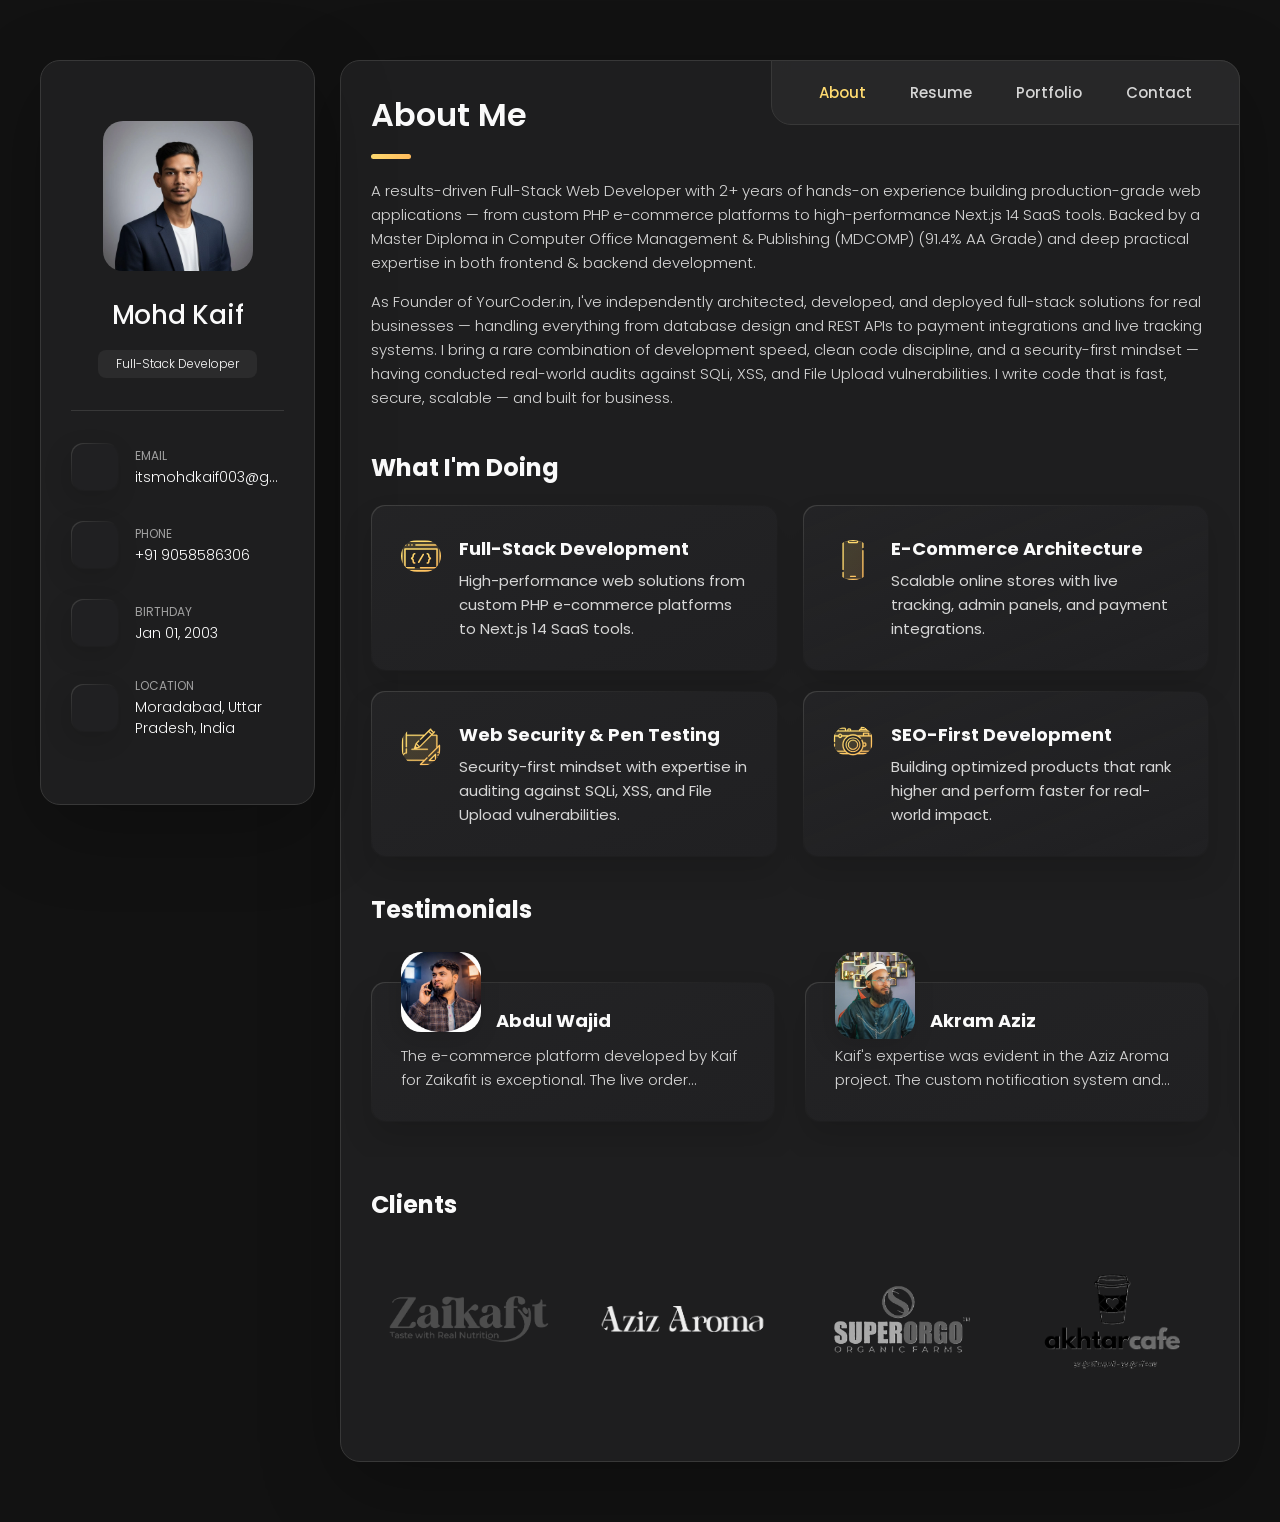
==== commit 3efa3892: "final changes" ====
--- a/index.html
+++ b/index.html
@@ -325,7 +325,7 @@
 
                 <div class="testimonials-text" data-testimonials-text>
                   <p>
-                    The e-commerce platform developed by Kaif for Zaikafit is exceptional. The live order tracking 
+                    The e-commerce platform developed by Kaif for Zaikafit is exceptional. The live order tracking
                     and seamless payment gateway have been a game-changer for our health and fitness business.
                   </p>
                 </div>
@@ -346,7 +346,7 @@
 
                 <div class="testimonials-text" data-testimonials-text>
                   <p>
-                    Kaif's expertise was evident in the Aziz Aroma project. The custom notification system 
+                    Kaif's expertise was evident in the Aziz Aroma project. The custom notification system
                     and premium UI have significantly boosted our brand image in the perfume industry.
                   </p>
                 </div>
@@ -366,7 +366,7 @@
 
                 <div class="testimonials-text" data-testimonials-text>
                   <p>
-                    Working with Kaif on the Akhtar Cafe and Super Orgo portals was a great experience. 
+                    Working with Kaif on the Akhtar Cafe and Super Orgo portals was a great experience.
                     He delivered highly responsive and modern interfaces that our customers truly love.
                   </p>
                 </div>
@@ -432,7 +432,7 @@
 
           <h3 class="h3 clients-title">Clients</h3>
 
-          <ul class="clients-list has-scrollbar">
+          <ul class="clients-list has-scrollbar" style="align-items: center;">
 
             <li class="clients-item">
               <a href="#">
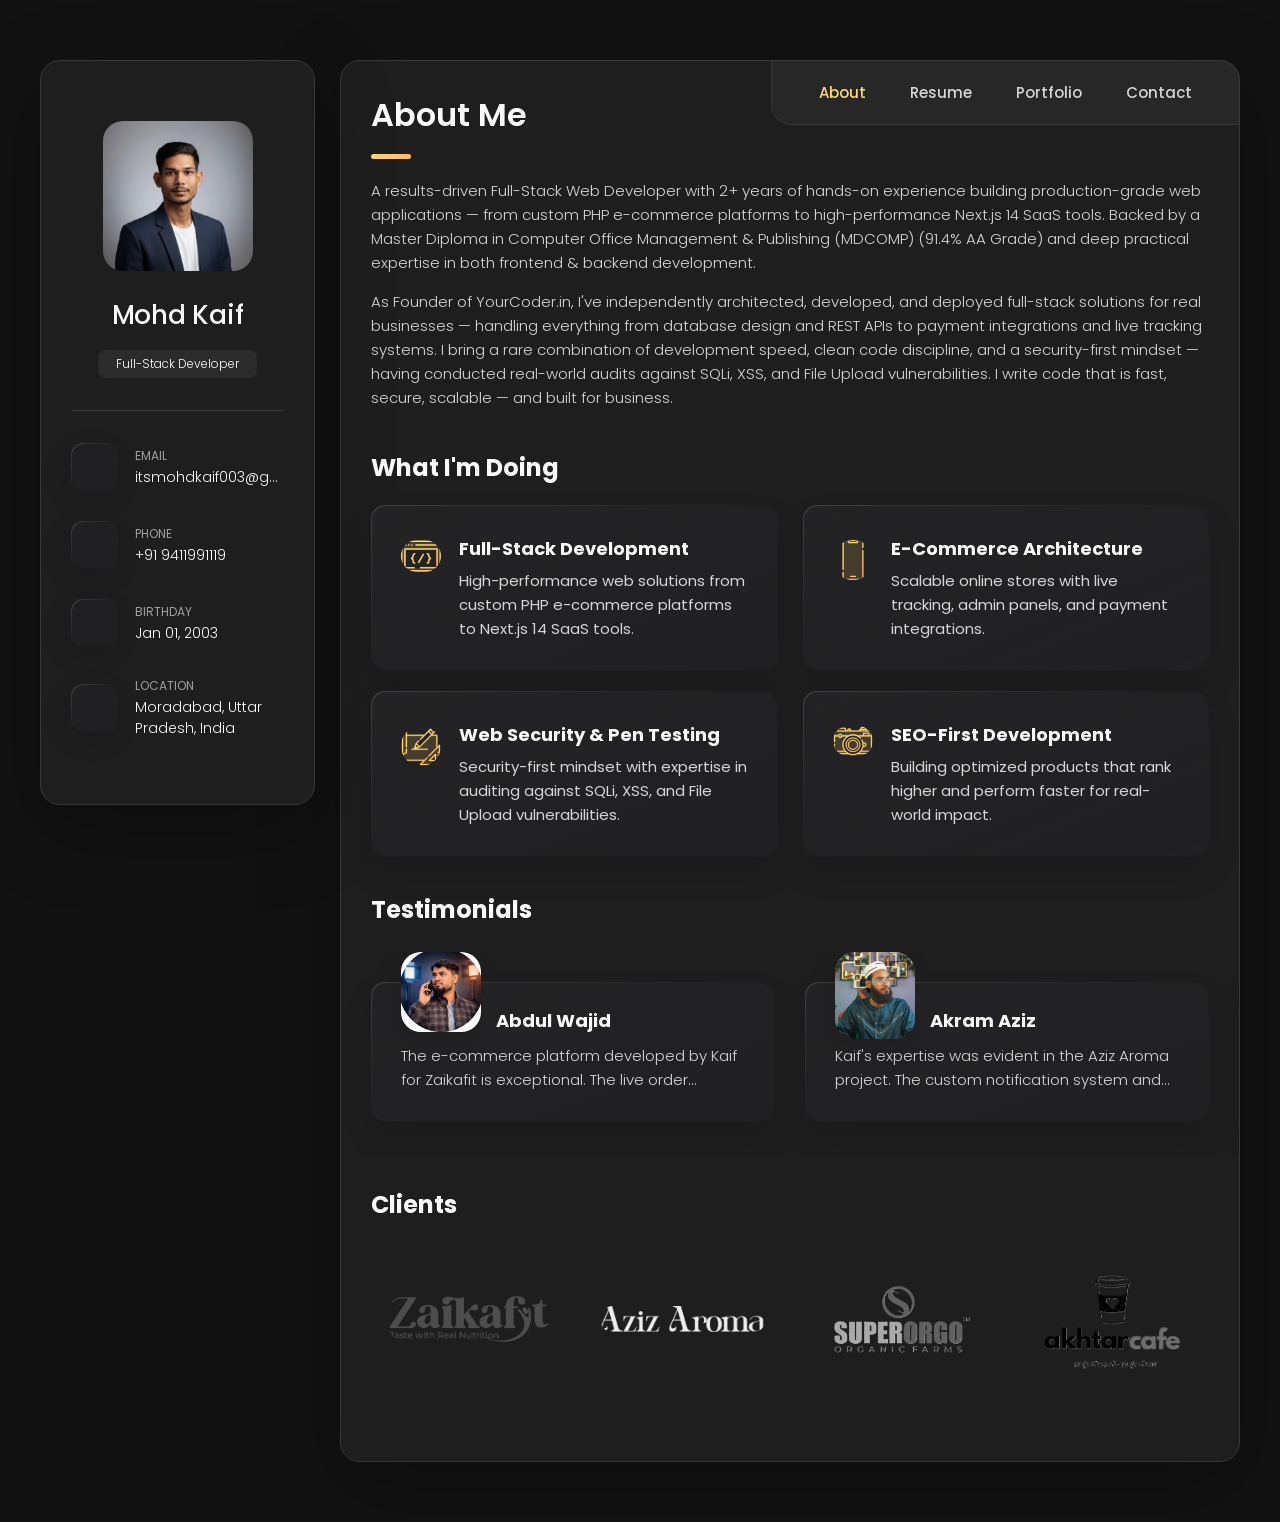
==== commit 62c3c6a8: "Update phone numbers in contact section" ====
--- a/index.html
+++ b/index.html
@@ -5,7 +5,27 @@
   <meta charset="UTF-8">
   <meta http-equiv="X-UA-Compatible" content="IE=edge">
   <meta name="viewport" content="width=device-width, initial-scale=1.0">
-  <title>vCard - Personal Portfolio</title>
+  <title>Mohd Kaif - Full-Stack Developer Portfolio</title>
+  <meta name="title" content="Mohd Kaif - Full-Stack Developer Portfolio">
+  <meta name="description" content="Official portfolio of Mohd Kaif, a professional Full-Stack Developer specializing in high-performance web applications using React, Next.js, and PHP.">
+  <meta name="keywords" content="Mohd Kaif, Full-Stack Developer, Web Developer Portfolio, React Developer, Next.js, PHP, Moradabad, Web Design">
+  <meta name="robots" content="index, follow">
+  <meta name="language" content="English">
+  <meta name="author" content="Mohd Kaif">
+
+  <!-- Open Graph / Facebook -->
+  <meta property="og:type" content="website">
+  <meta property="og:url" content="https://mohdkaif.dev/">
+  <meta property="og:title" content="Mohd Kaif - Full-Stack Developer Portfolio">
+  <meta property="og:description" content="Check out the professional work and projects of Mohd Kaif, a dedicated Full-Stack Developer.">
+  <meta property="og:image" content="./assets/images/mohd-kaif.webp">
+
+  <!-- Twitter -->
+  <meta property="twitter:card" content="summary_large_image">
+  <meta property="twitter:url" content="https://mohdkaif.dev/">
+  <meta property="twitter:title" content="Mohd Kaif - Full-Stack Developer Portfolio">
+  <meta property="twitter:description" content="Check out the professional work and projects of Mohd Kaif, a dedicated Full-Stack Developer.">
+  <meta property="twitter:image" content="./assets/images/mohd-kaif.webp">
 
   <!--
     - favicon
@@ -88,7 +108,7 @@
             <div class="contact-info">
               <p class="contact-title">Phone</p>
 
-              <a href="tel:+919058586306" class="contact-link">+91 9058586306</a>
+              <a href="tel:+919411991119" class="contact-link">+91 9411991119</a>
             </div>
 
           </li>
@@ -1030,20 +1050,20 @@
             </li>
 
             <li class="contact-btn-item">
-              <a href="tel:+919058586306" class="contact-btn">
+              <a href="tel:+919411991119" class="contact-btn">
                 <div class="icon-box">
                   <ion-icon name="call-outline"></ion-icon>
                 </div>
                 <div class="btn-content">
                   <p class="btn-title">Call Me</p>
-                  <p class="btn-text">+91 9058586306</p>
+                  <p class="btn-text">+91 9411991119</p>
                 </div>
                 <ion-icon name="chevron-forward-outline" class="forward-icon"></ion-icon>
               </a>
             </li>
 
             <li class="contact-btn-item">
-              <a href="https://wa.me/919058586306" target="_blank" class="contact-btn">
+              <a href="https://wa.me/919411991119" target="_blank" class="contact-btn">
                 <div class="icon-box">
                   <ion-icon name="logo-whatsapp"></ion-icon>
                 </div>
@@ -1083,4 +1103,4 @@
 
 </body>
 
-</html>+</html>
